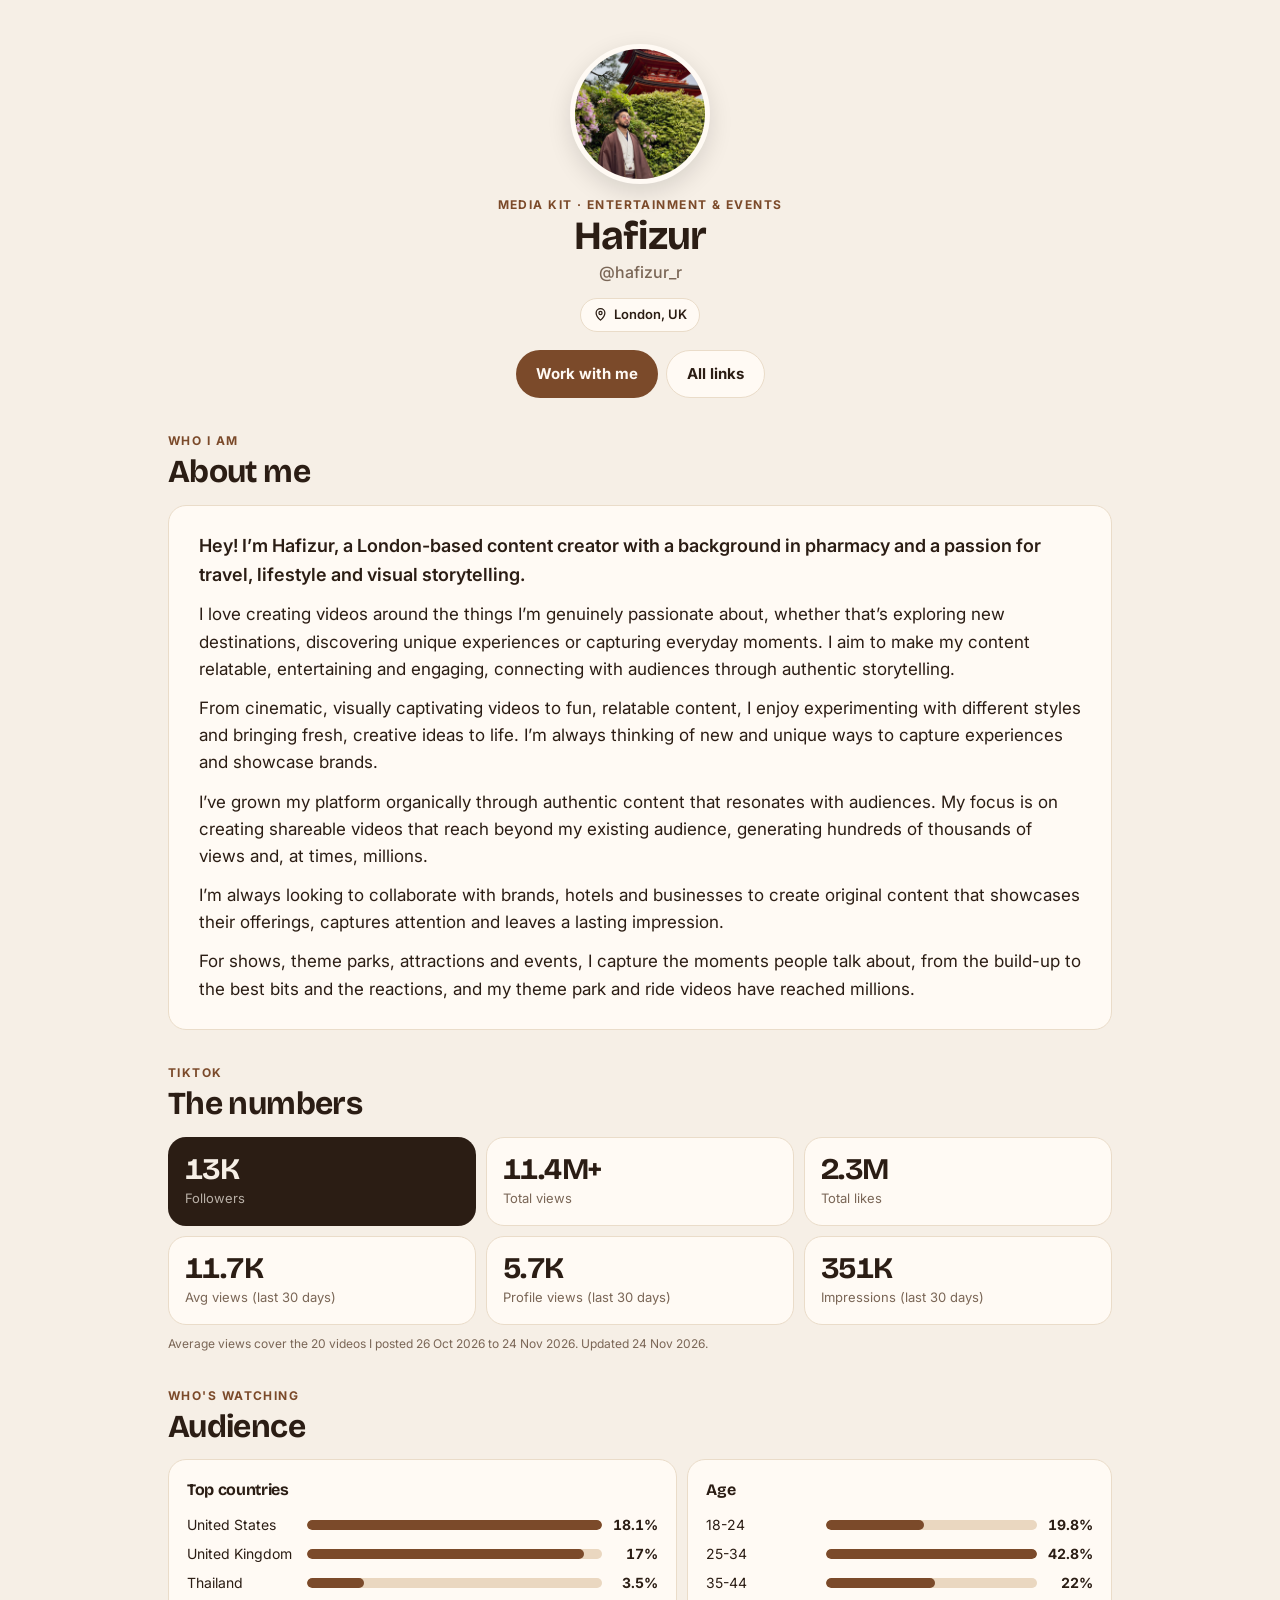
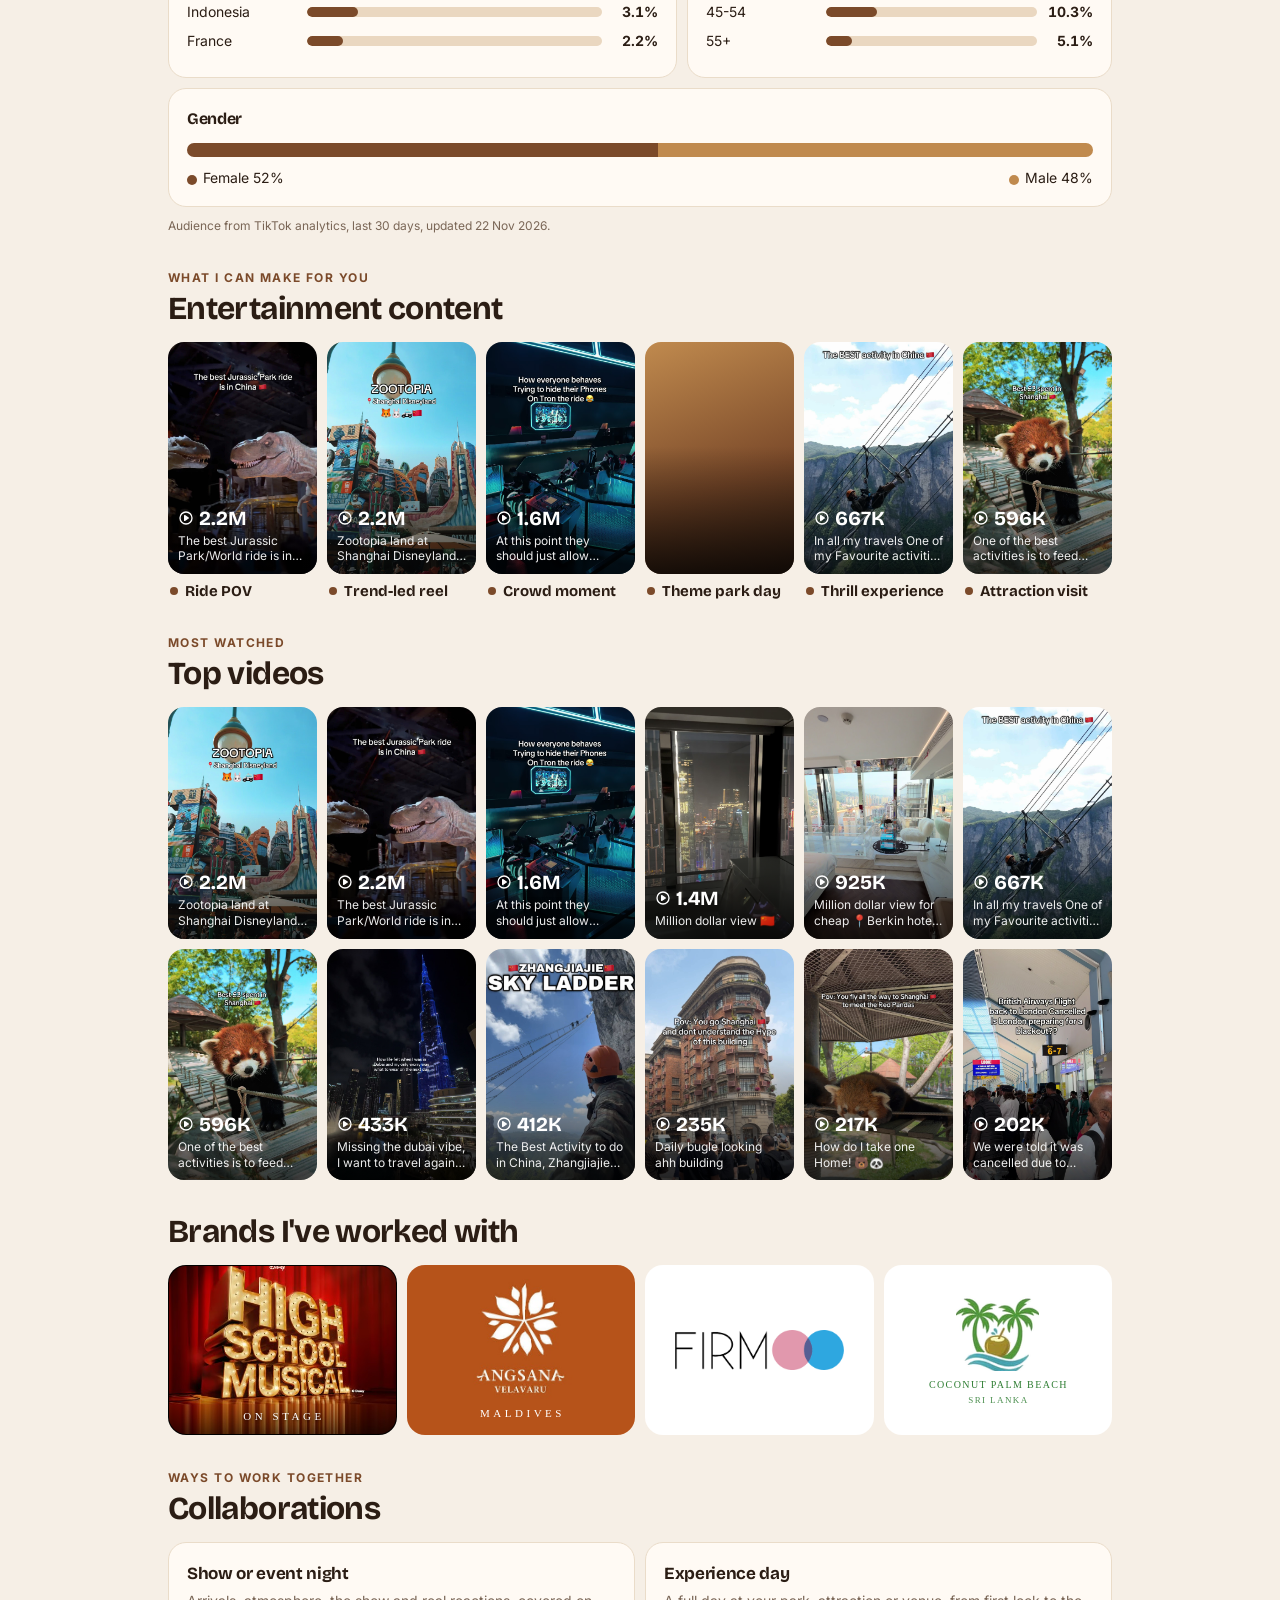
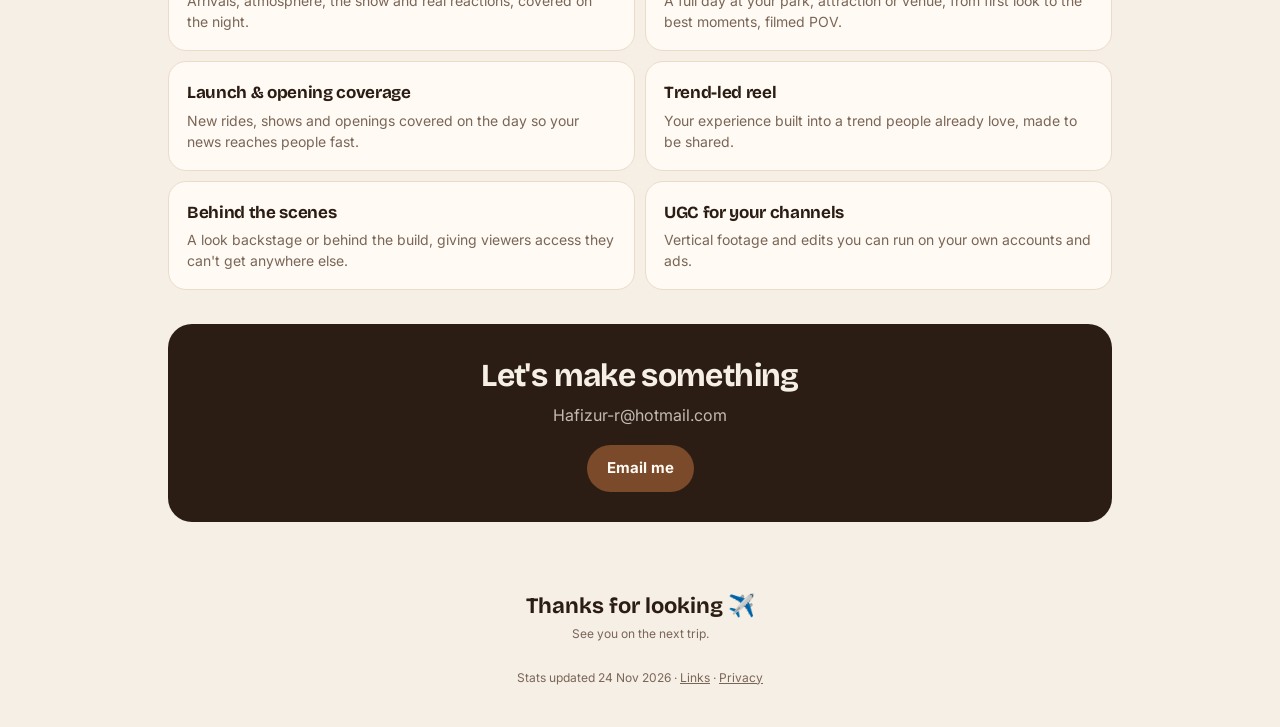
==== media-kit/events/index.html @ 34caf34e "Add tailored media kits for travel, fashion and events Co-Authored-By: Claude Opus 5.5 <noreply@anth" ====
<!doctype html>
<html lang="en">
<head>
<base href="/">
<meta charset="utf-8">
<meta name="viewport" content="width=device-width, initial-scale=1, viewport-fit=cover">
<link rel="preconnect" href="https://fonts.googleapis.com">
<link rel="preconnect" href="https://fonts.gstatic.com" crossorigin>
<link href="https://fonts.googleapis.com/css2?family=Bricolage+Grotesque:opsz,wght@12..96,600;12..96,700&family=Inter:wght@400;500;600;700&display=swap" rel="stylesheet">
<link rel="stylesheet" href="style.css?v=29">
<link rel="icon" href="assets/avatar.svg">
<title>Entertainment & events media kit · Hafizur (@hafizur_r)</title>
<meta name="description" content="Media kit for travel and lifestyle creator @hafizur_r: live TikTok stats, audience and top videos.">
<meta property="og:title" content="Entertainment & events media kit · @hafizur_r">
<meta property="og:description" content="Live TikTok stats, audience and top videos.">
<meta property="og:image" content="assets/avatar.jpg">
</head>
<body data-page="kit" data-kit="events">
  <div class="sky"><svg class="plane" viewBox="0 0 24 24" fill="currentColor" aria-hidden="true"><path d="M17.8 19.2 16 11l3.5-3.5C21 6 21.5 4 21 3c-1-.5-3 0-4.5 1.5L13 8 4.8 6.2c-.5-.1-.9.1-1.1.5l-.3.5c-.2.5-.1 1 .3 1.3L9 12l-2 3H4l-1 1 3 2 2 3 1-1v-3l3-2 3.5 5.3c.3.4.8.5 1.3.3l.5-.2c.4-.3.6-.7.5-1.2z"/></svg></div>
  <main class="wrap">
    <header class="hero">
      <img id="avatar" class="avatar" src="assets/avatar.jpg" alt="Hafizur" onerror="this.onerror=null;this.src='assets/avatar.svg'">
      <div id="kit-label" class="eyebrow">Media kit · Entertainment & events</div>
      <h1 data-name>Hafizur</h1>
      <div id="handle" class="handle">@hafizur_r</div>
      <div class="pill-row"><span id="place"></span></div>
      <div class="pill-row no-print" style="margin-top:18px">
        <a class="btn" data-mail href="#">Work with me</a>
        <a class="btn ghost" href="index.html">All links</a>
      </div>
    </header>

    <section>
      <div class="eyebrow">Who I am</div>
      <h2>About me</h2>
      <div id="intro" class="about card"></div>
    </section>

    <section>
      <div class="eyebrow">TikTok</div>
      <h2>The numbers</h2>
      <div id="stats" class="stat-grid"></div>
      <p id="stats-note" class="note"></p>
    </section>

    <section>
      <div class="eyebrow">Who's watching</div>
      <h2>Audience</h2>
      <div id="audience" class="aud-grid"></div>
      <p id="aud-note" class="note"></p>
    </section>

    <section id="styles-sec">
      <div class="eyebrow">What I can make for you</div>
      <h2 id="styles-title">Video styles</h2>
      <div id="styles" class="vid-scroller"></div>
    </section>

    <section>
      <div class="eyebrow">Most watched</div>
      <h2>Top videos</h2>
      <div id="videos" class="vid-scroller"></div>
    </section>

    <section id="brands-sec">
      <h2 id="brands-title">Brands I've worked with</h2>
      <div id="brands" class="brand-grid"></div>
    </section>

    <section>
      <div class="eyebrow">Ways to work together</div>
      <h2>Collaborations</h2>
      <div id="services" class="svc-grid"></div>
    </section>

    <section class="cta">
      <h2>Let's make something</h2>
      <p id="email-text" style="user-select:all"></p>
      <a class="btn" data-mail href="#">Email me</a>
    </section>

    <footer class="thanks kit-thanks">
      <p class="thanks-big">Thanks for looking ✈️</p>
      <p>See you on the next trip.</p>
    </footer>

    <footer><span id="updated"></span> · <a href="index.html">Links</a> · <a href="privacy.html">Privacy</a></footer>
  </main>
  <script src="app.js?v=29"></script>
</body>
</html>
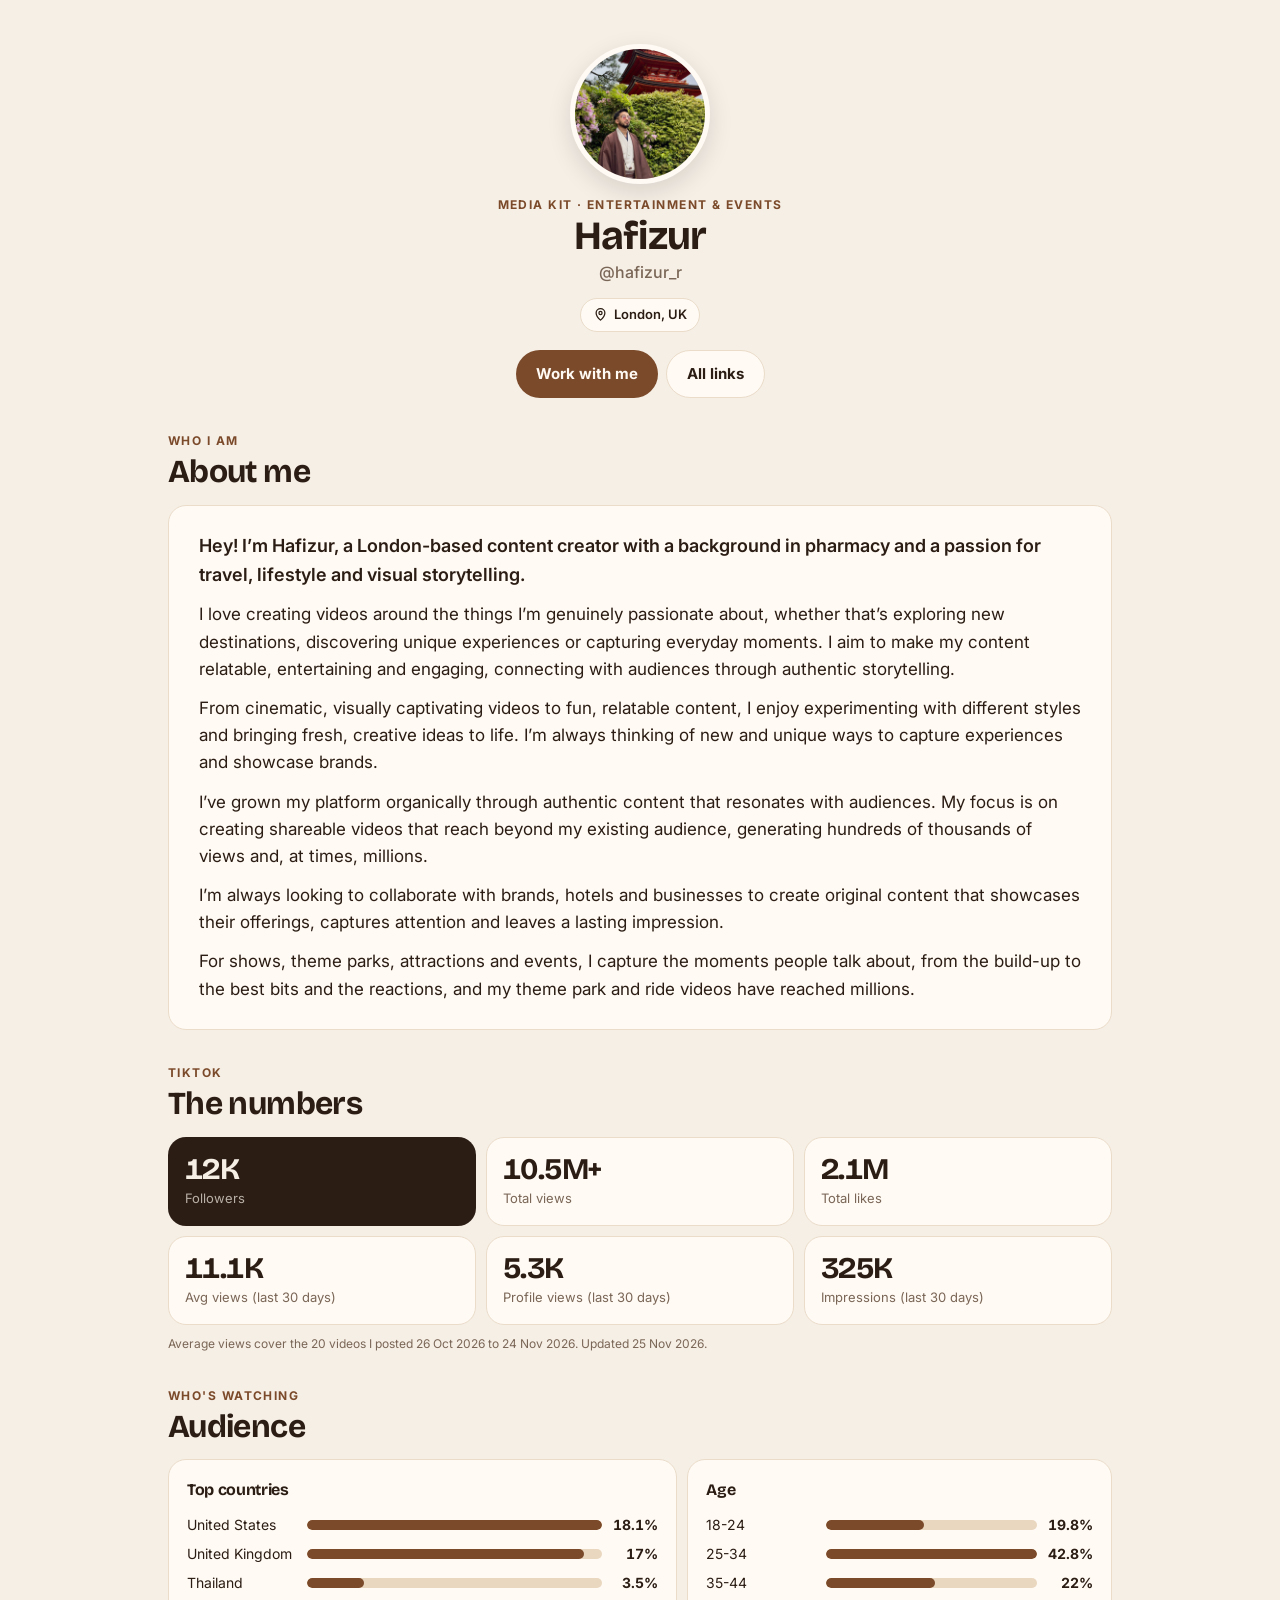
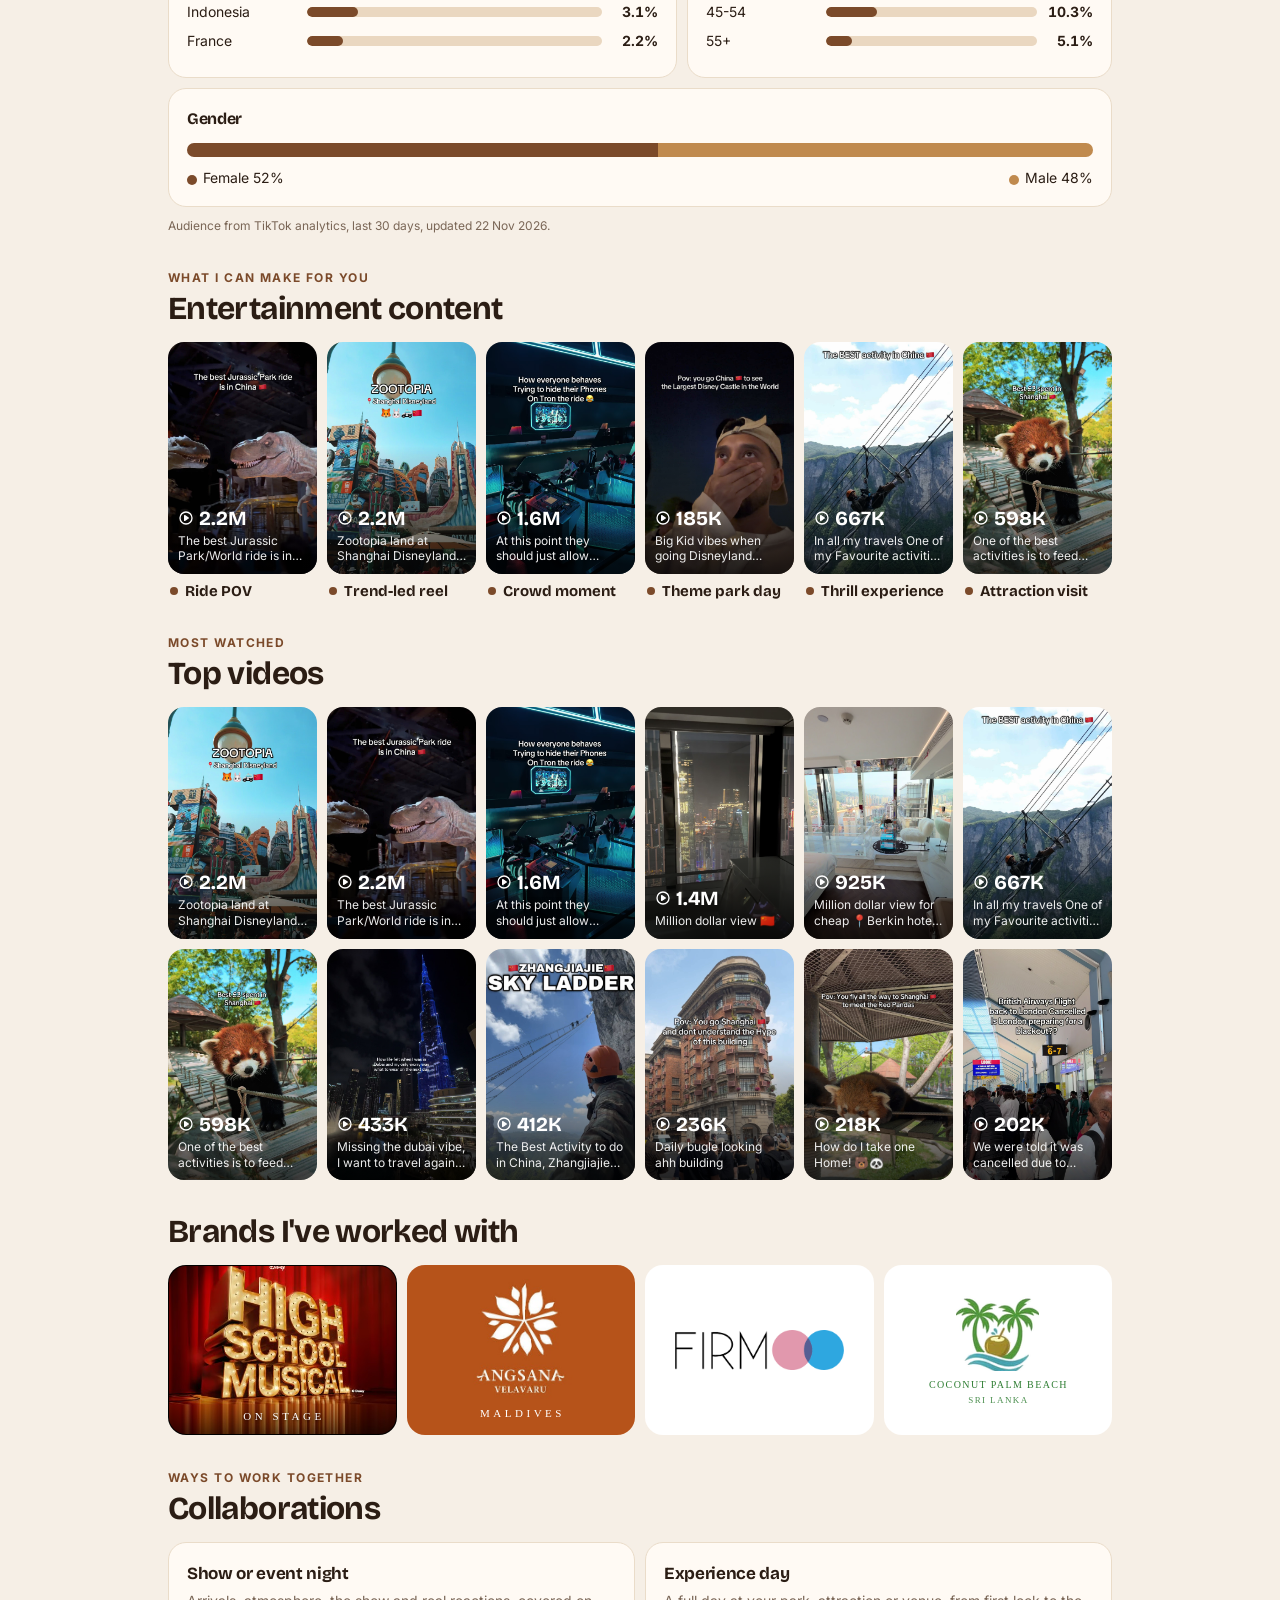
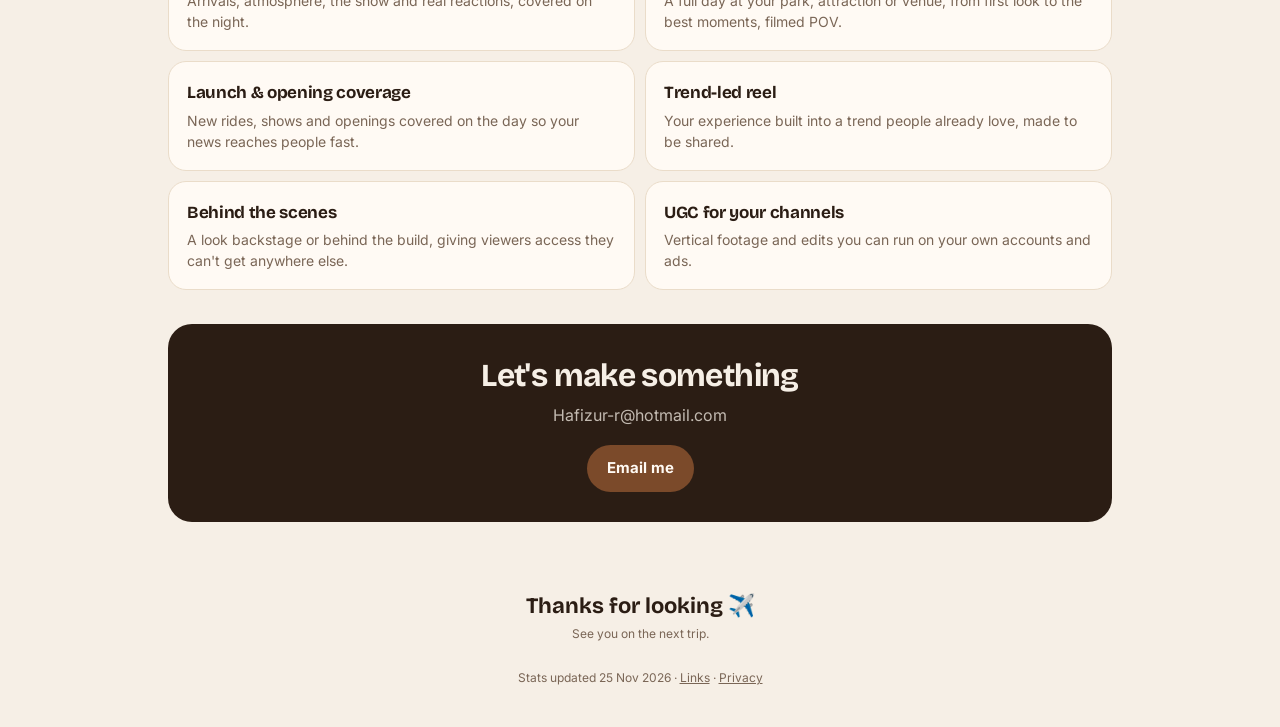
==== commit 55058c7b: "Support faded background photos on media kits (off until photos are added) Co-Authored-By: Claude Op" ====
--- a/media-kit/events/index.html
+++ b/media-kit/events/index.html
@@ -7,7 +7,7 @@
 <link rel="preconnect" href="https://fonts.googleapis.com">
 <link rel="preconnect" href="https://fonts.gstatic.com" crossorigin>
 <link href="https://fonts.googleapis.com/css2?family=Bricolage+Grotesque:opsz,wght@12..96,600;12..96,700&family=Inter:wght@400;500;600;700&display=swap" rel="stylesheet">
-<link rel="stylesheet" href="style.css?v=29">
+<link rel="stylesheet" href="style.css?v=30">
 <link rel="icon" href="assets/avatar.svg">
 <title>Entertainment & events media kit · Hafizur (@hafizur_r)</title>
 <meta name="description" content="Media kit for travel and lifestyle creator @hafizur_r: live TikTok stats, audience and top videos.">
@@ -86,6 +86,6 @@
 
     <footer><span id="updated"></span> · <a href="index.html">Links</a> · <a href="privacy.html">Privacy</a></footer>
   </main>
-  <script src="app.js?v=29"></script>
+  <script src="app.js?v=30"></script>
 </body>
 </html>
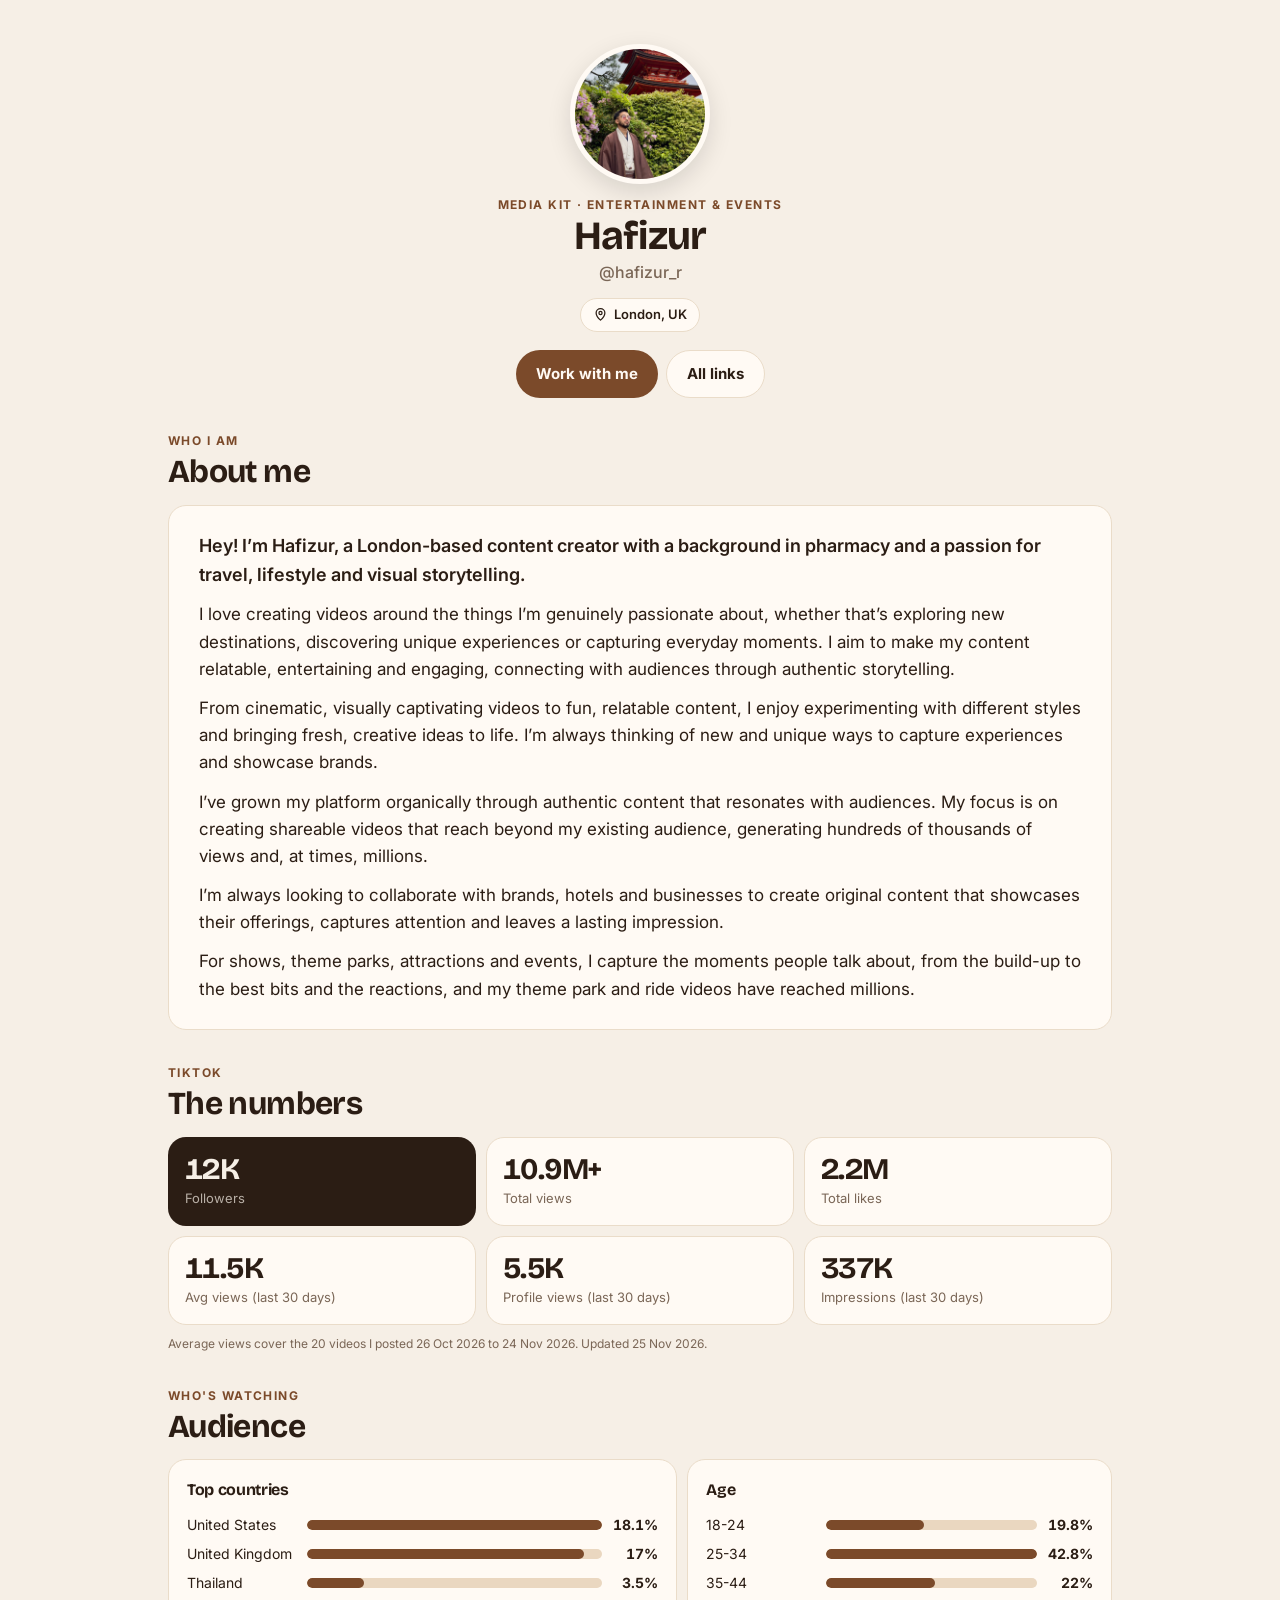
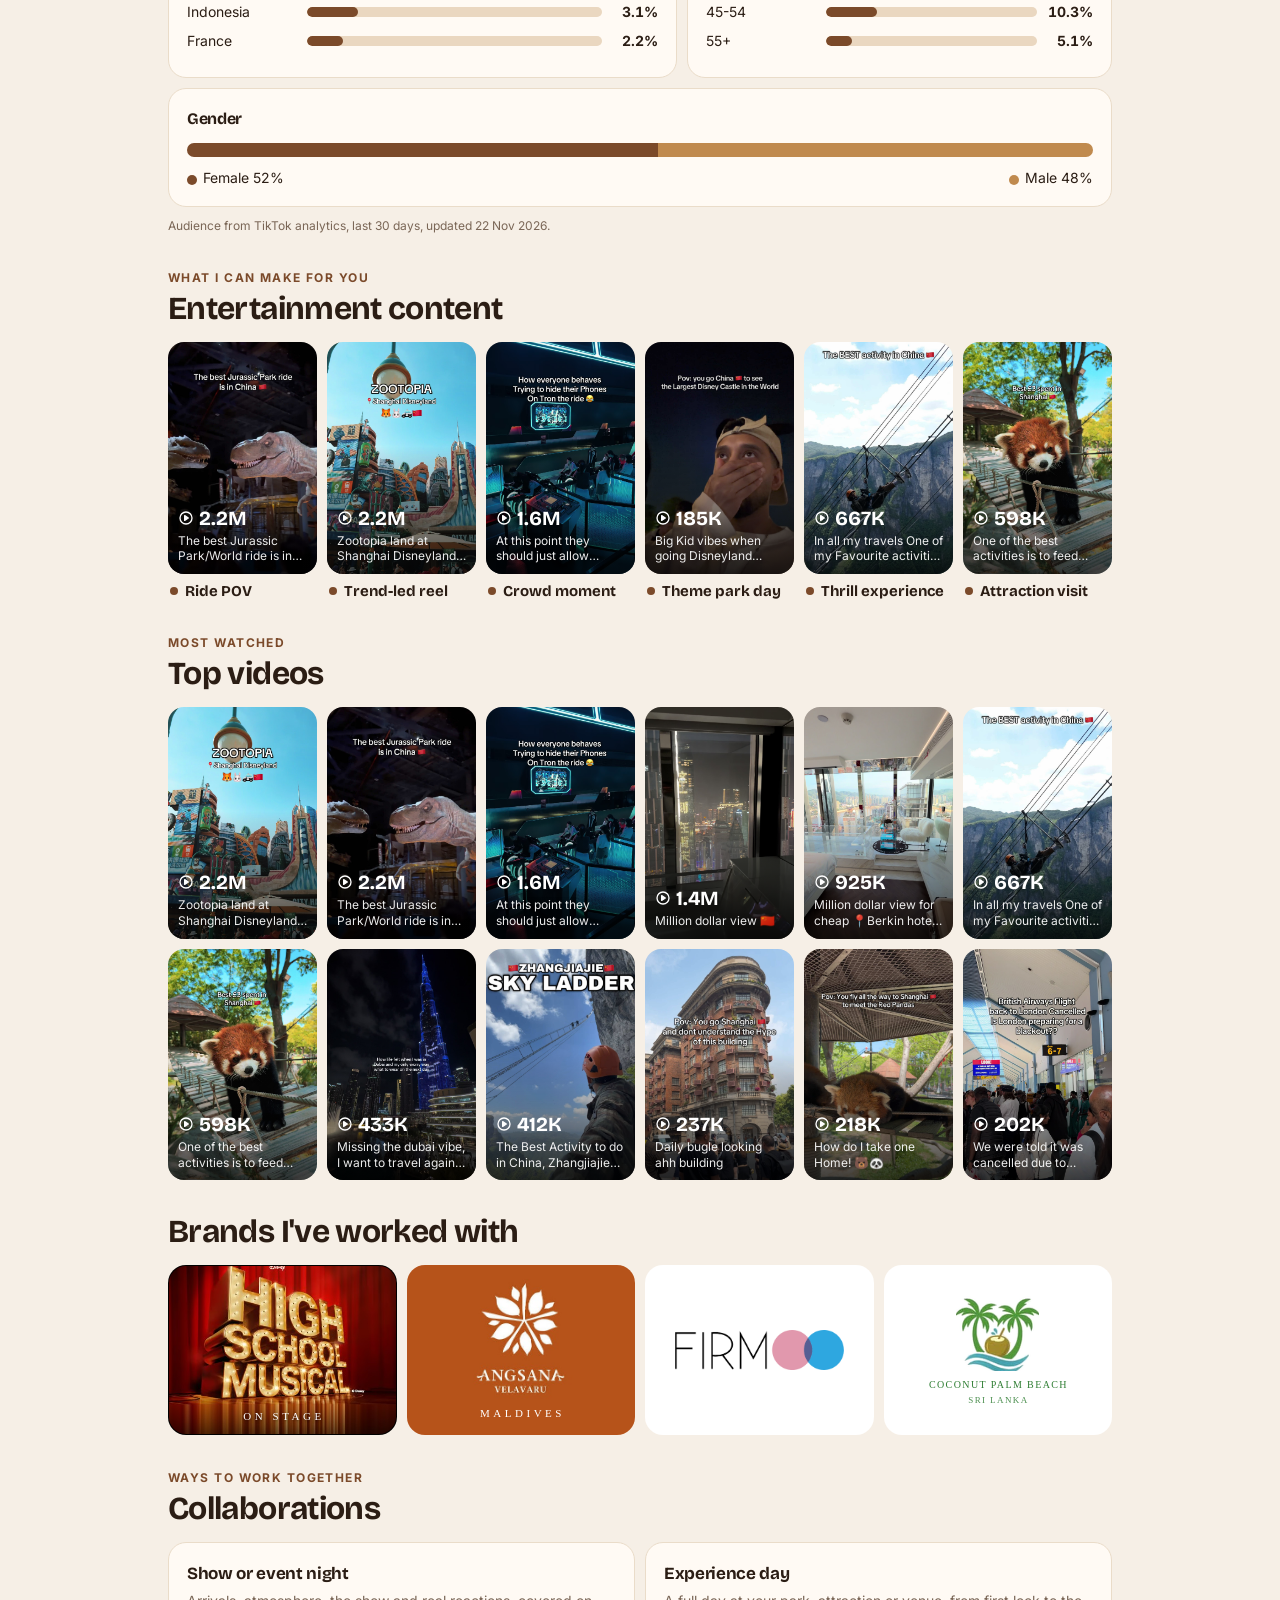
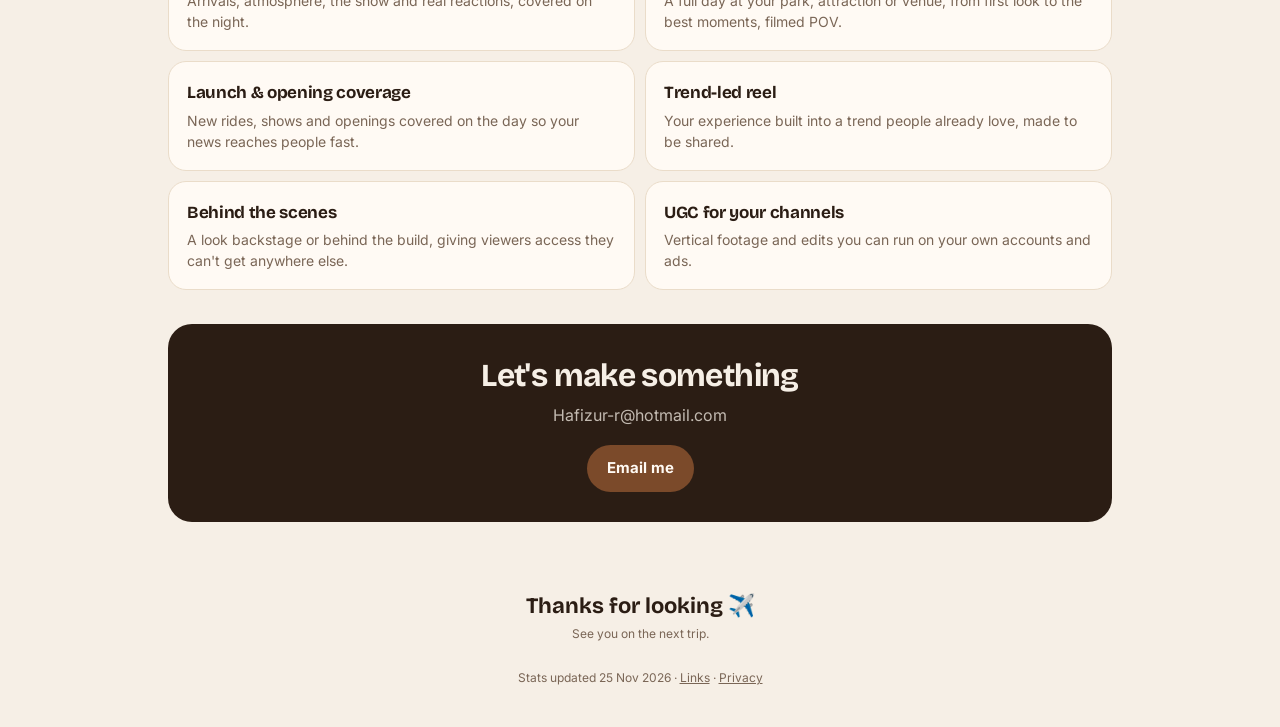
==== commit a7465f15: "Fashion kit: faded background photos Co-Authored-By: Claude Opus 5.5 <noreply@anthropic.com> Claude-" ====
--- a/media-kit/events/index.html
+++ b/media-kit/events/index.html
@@ -7,7 +7,7 @@
 <link rel="preconnect" href="https://fonts.googleapis.com">
 <link rel="preconnect" href="https://fonts.gstatic.com" crossorigin>
 <link href="https://fonts.googleapis.com/css2?family=Bricolage+Grotesque:opsz,wght@12..96,600;12..96,700&family=Inter:wght@400;500;600;700&display=swap" rel="stylesheet">
-<link rel="stylesheet" href="style.css?v=30">
+<link rel="stylesheet" href="style.css?v=31">
 <link rel="icon" href="assets/avatar.svg">
 <title>Entertainment & events media kit · Hafizur (@hafizur_r)</title>
 <meta name="description" content="Media kit for travel and lifestyle creator @hafizur_r: live TikTok stats, audience and top videos.">
@@ -86,6 +86,6 @@
 
     <footer><span id="updated"></span> · <a href="index.html">Links</a> · <a href="privacy.html">Privacy</a></footer>
   </main>
-  <script src="app.js?v=30"></script>
+  <script src="app.js?v=31"></script>
 </body>
 </html>
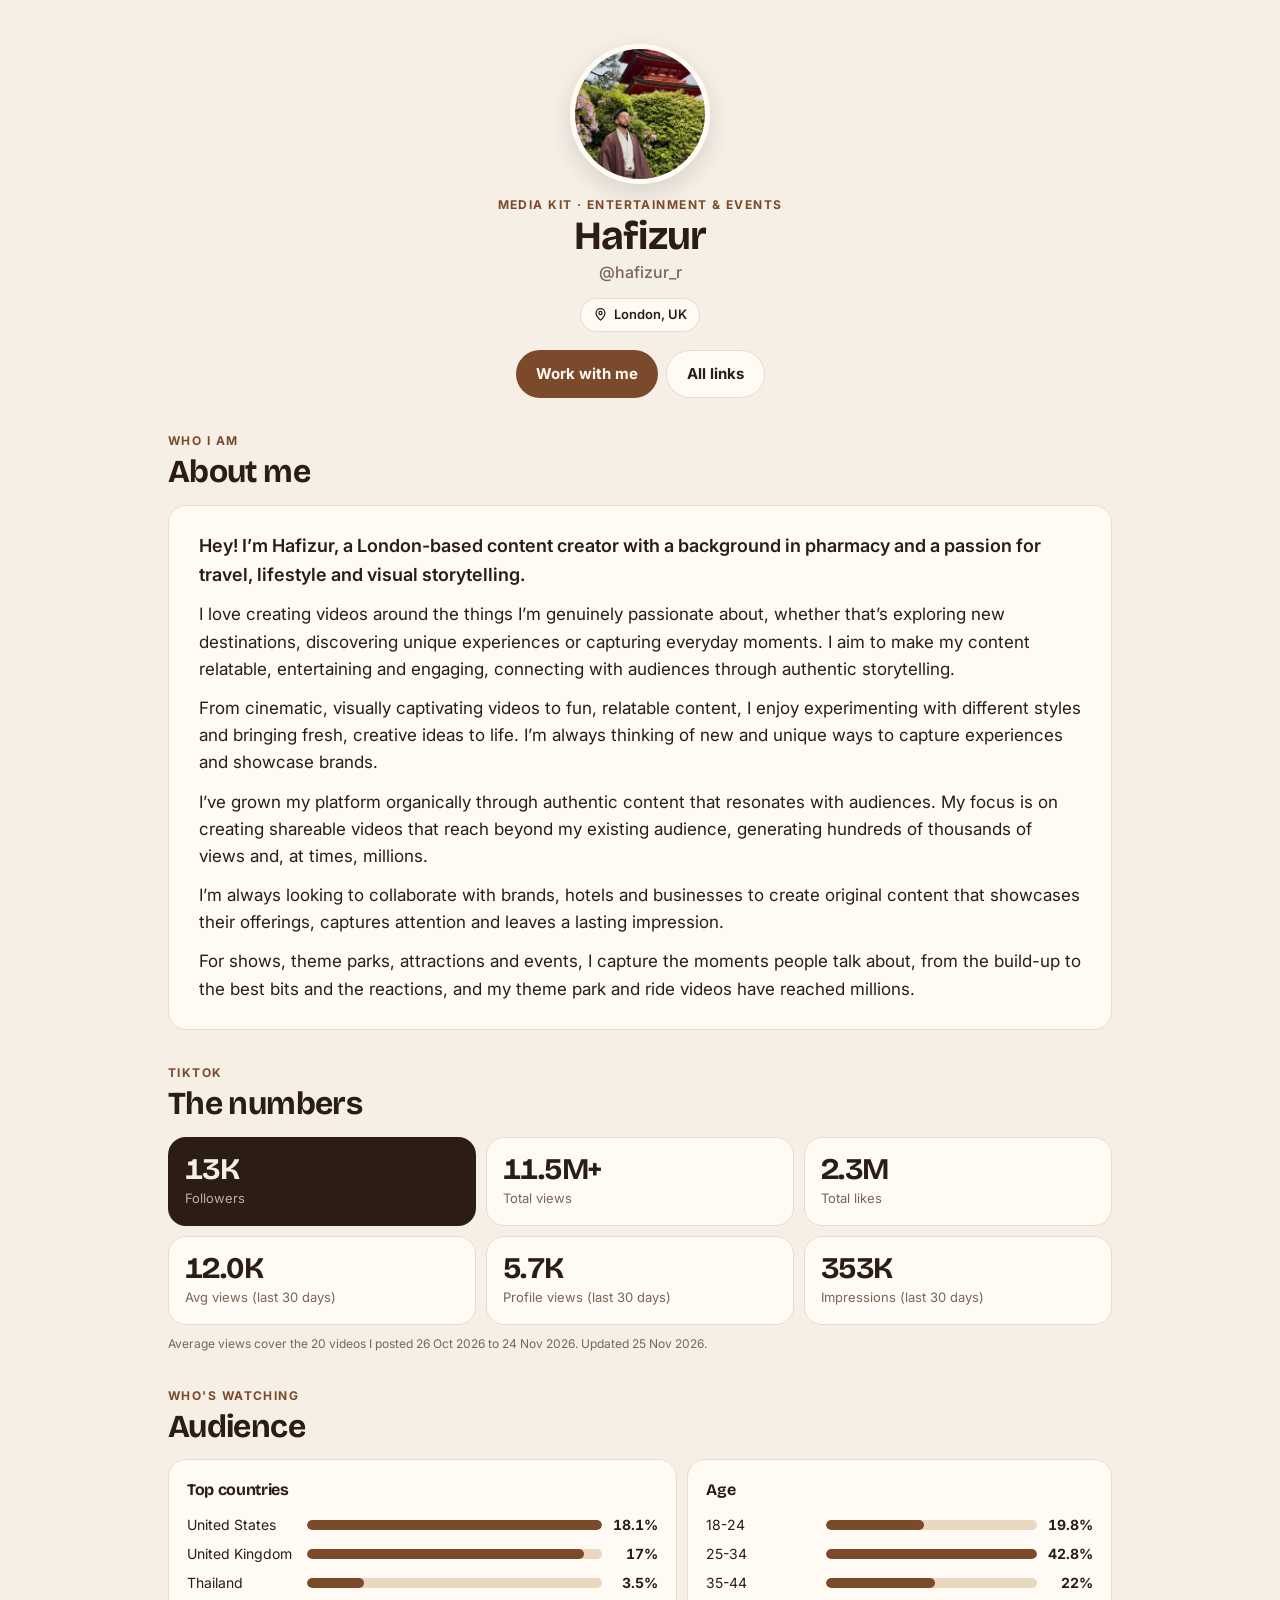
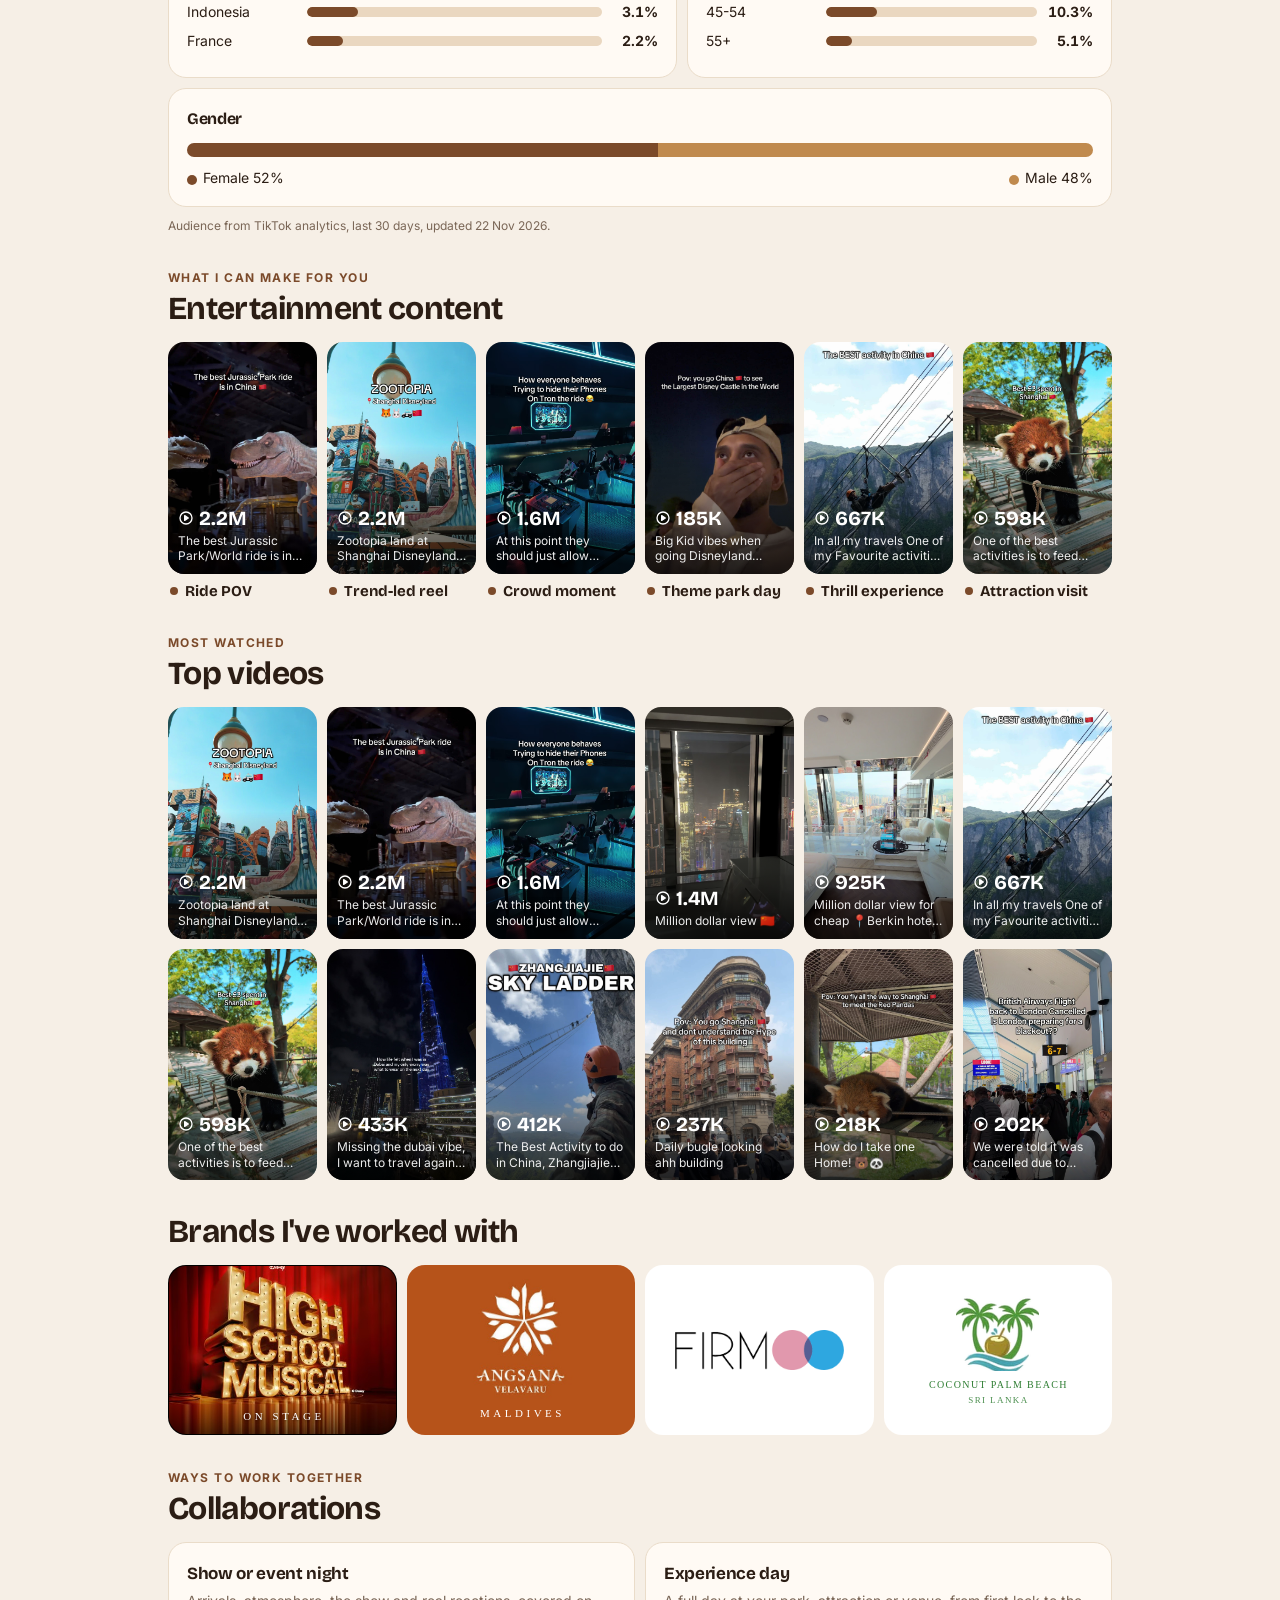
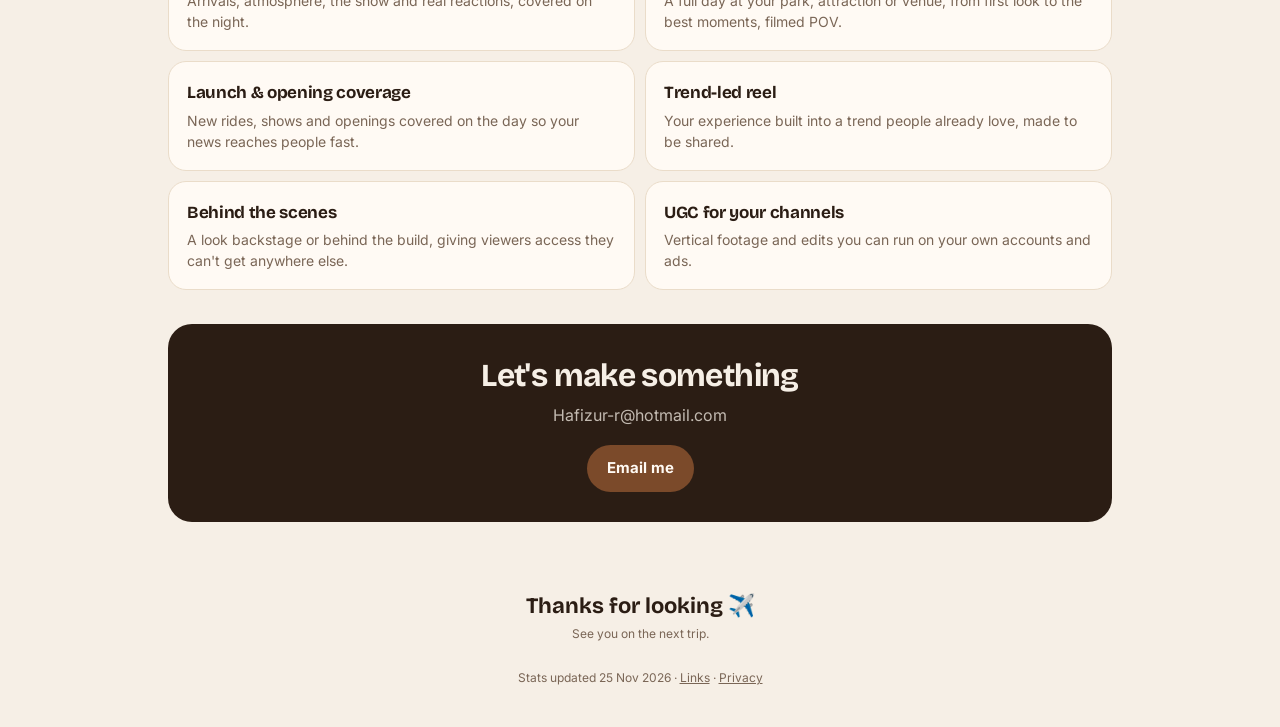
==== commit 70d97ccd: "Background photos: stronger, crossfade on scroll on phones Co-Authored-By: Claude Opus 5.5 <noreply@" ====
--- a/media-kit/events/index.html
+++ b/media-kit/events/index.html
@@ -7,7 +7,7 @@
 <link rel="preconnect" href="https://fonts.googleapis.com">
 <link rel="preconnect" href="https://fonts.gstatic.com" crossorigin>
 <link href="https://fonts.googleapis.com/css2?family=Bricolage+Grotesque:opsz,wght@12..96,600;12..96,700&family=Inter:wght@400;500;600;700&display=swap" rel="stylesheet">
-<link rel="stylesheet" href="style.css?v=31">
+<link rel="stylesheet" href="style.css?v=32">
 <link rel="icon" href="assets/avatar.svg">
 <title>Entertainment & events media kit · Hafizur (@hafizur_r)</title>
 <meta name="description" content="Media kit for travel and lifestyle creator @hafizur_r: live TikTok stats, audience and top videos.">
@@ -86,6 +86,6 @@
 
     <footer><span id="updated"></span> · <a href="index.html">Links</a> · <a href="privacy.html">Privacy</a></footer>
   </main>
-  <script src="app.js?v=31"></script>
+  <script src="app.js?v=32"></script>
 </body>
 </html>
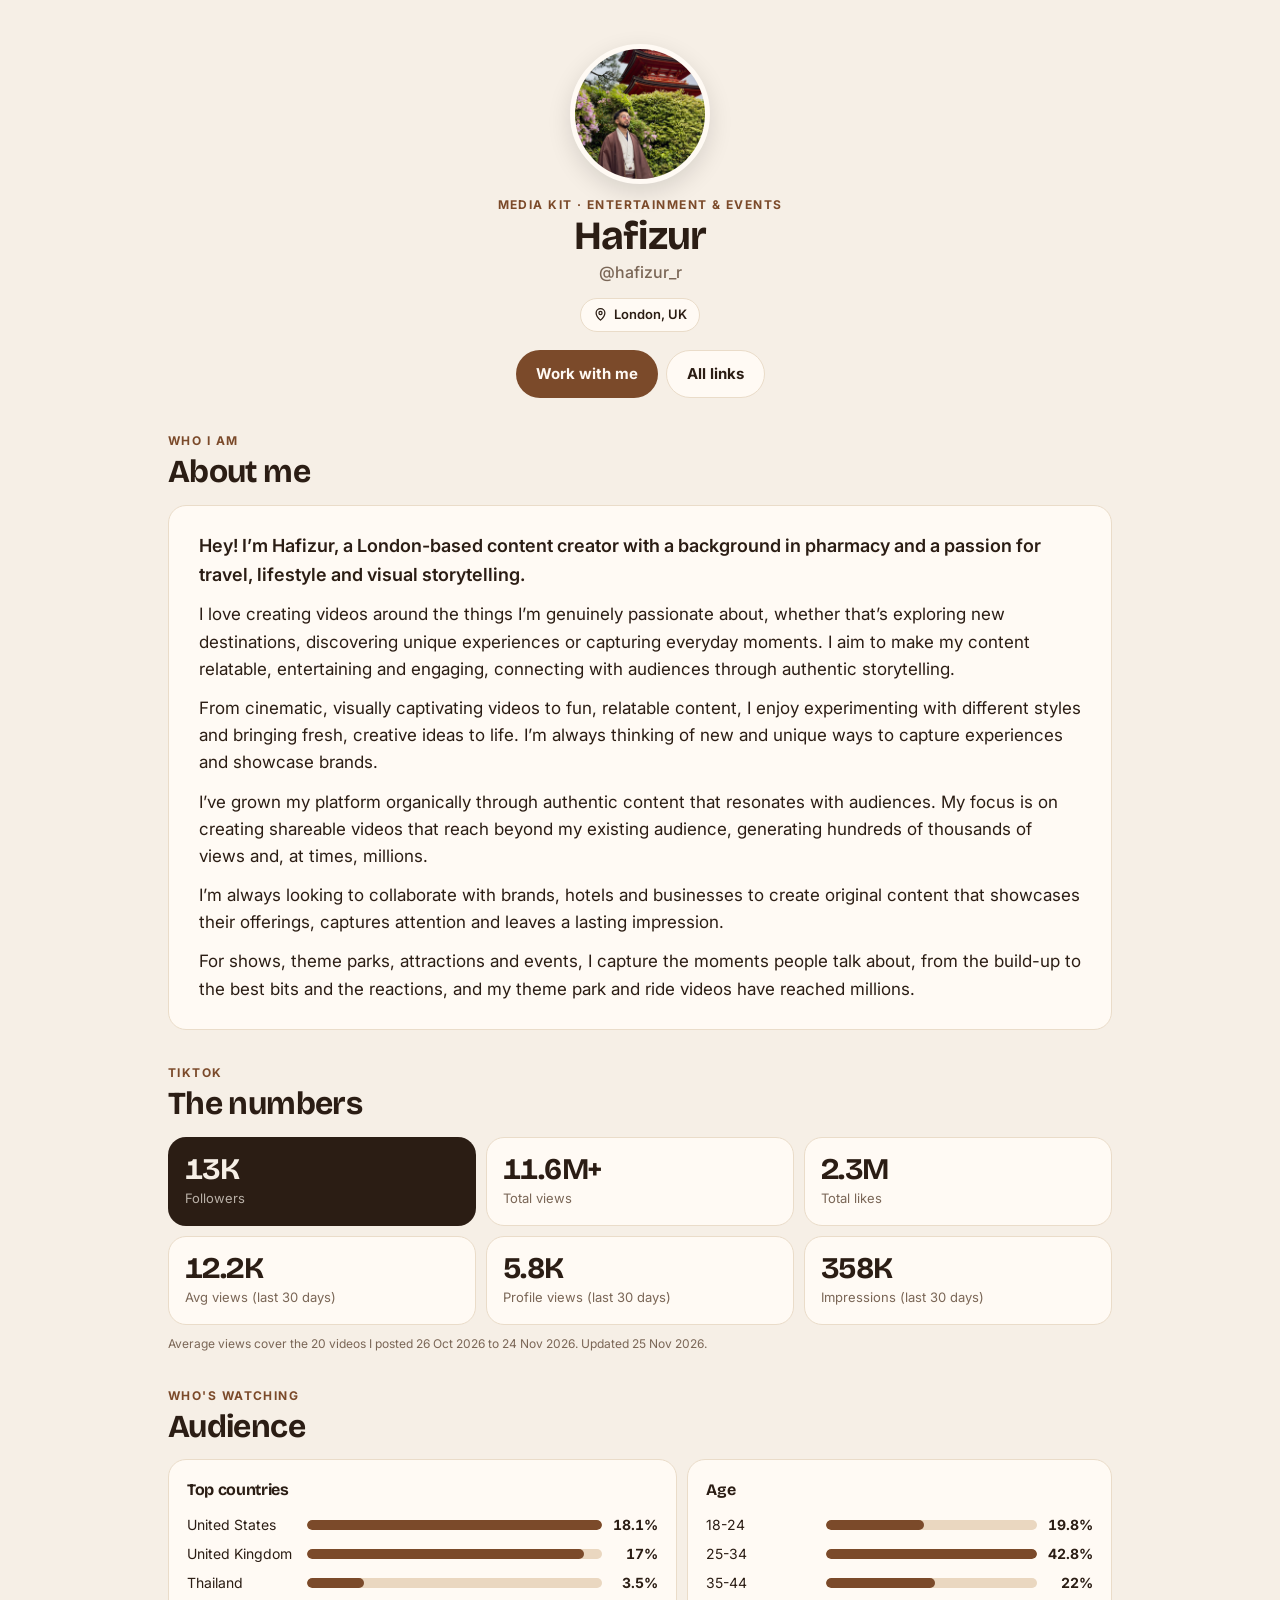
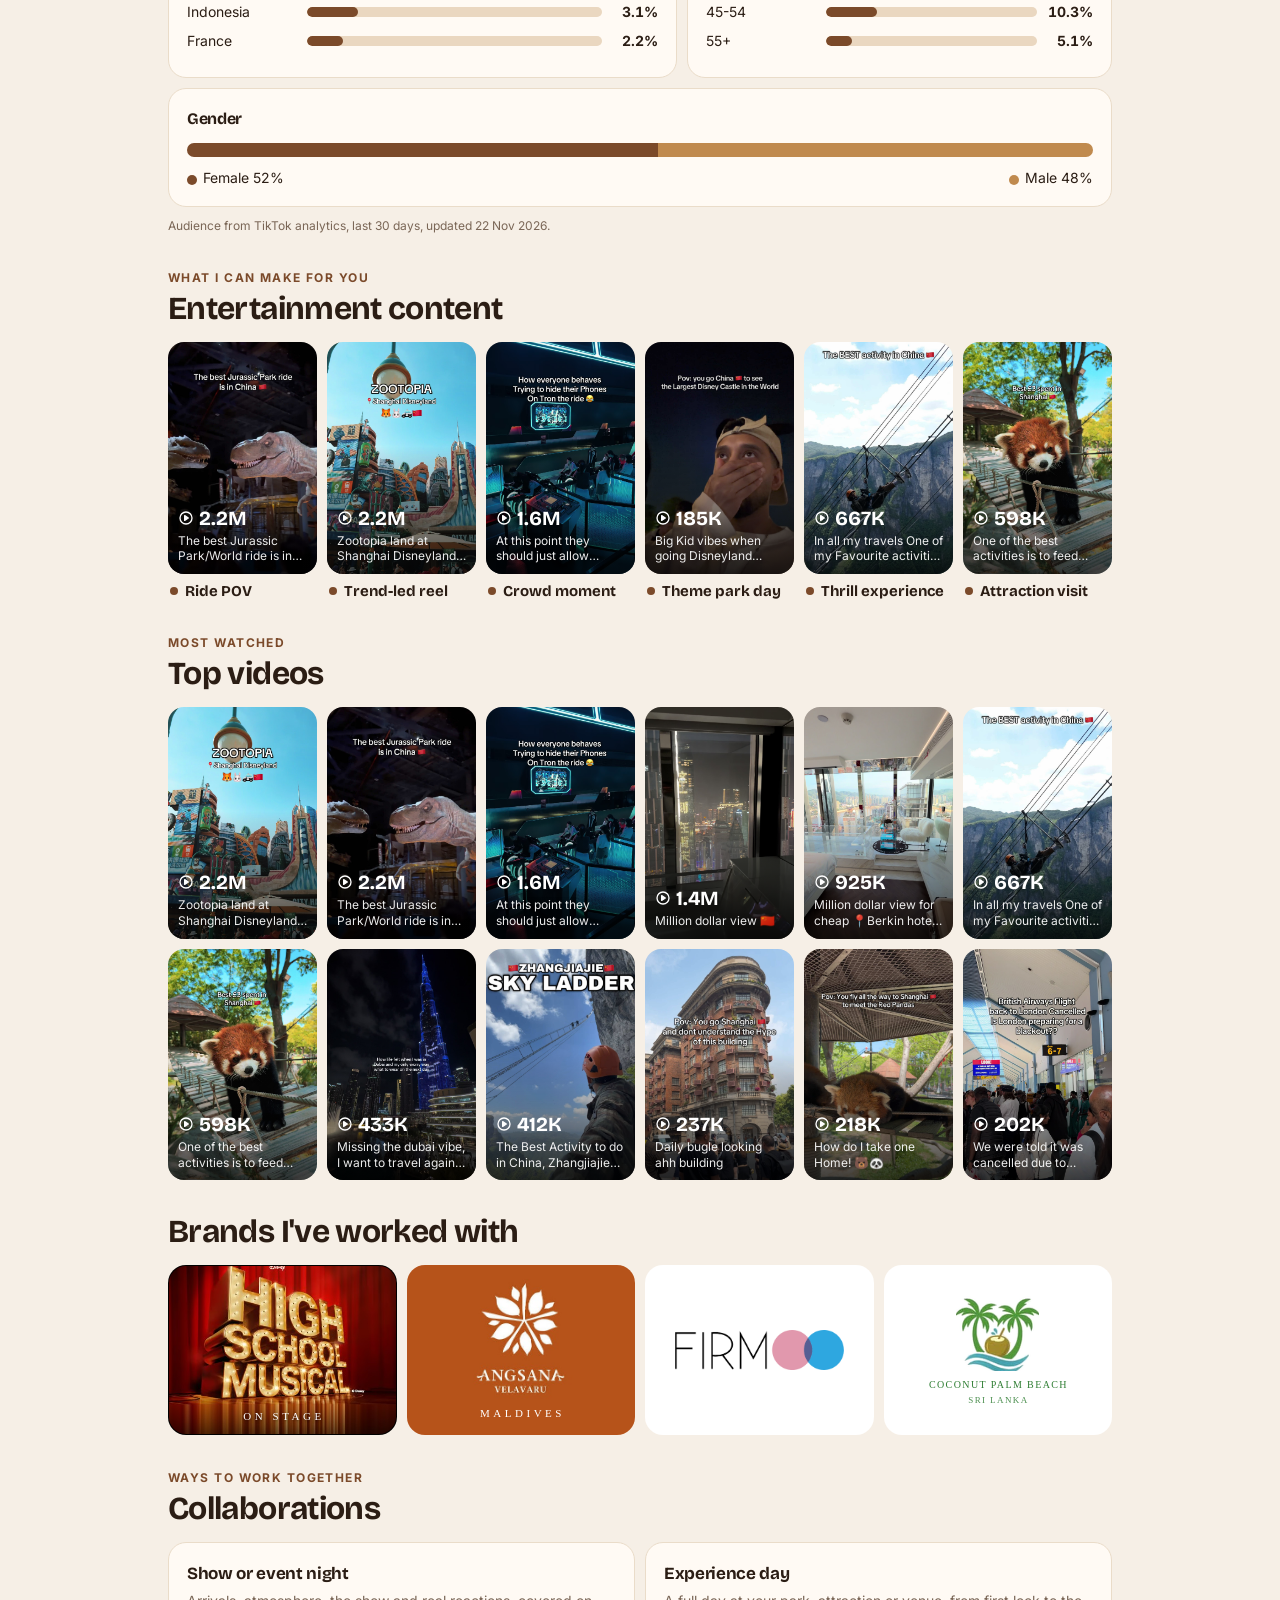
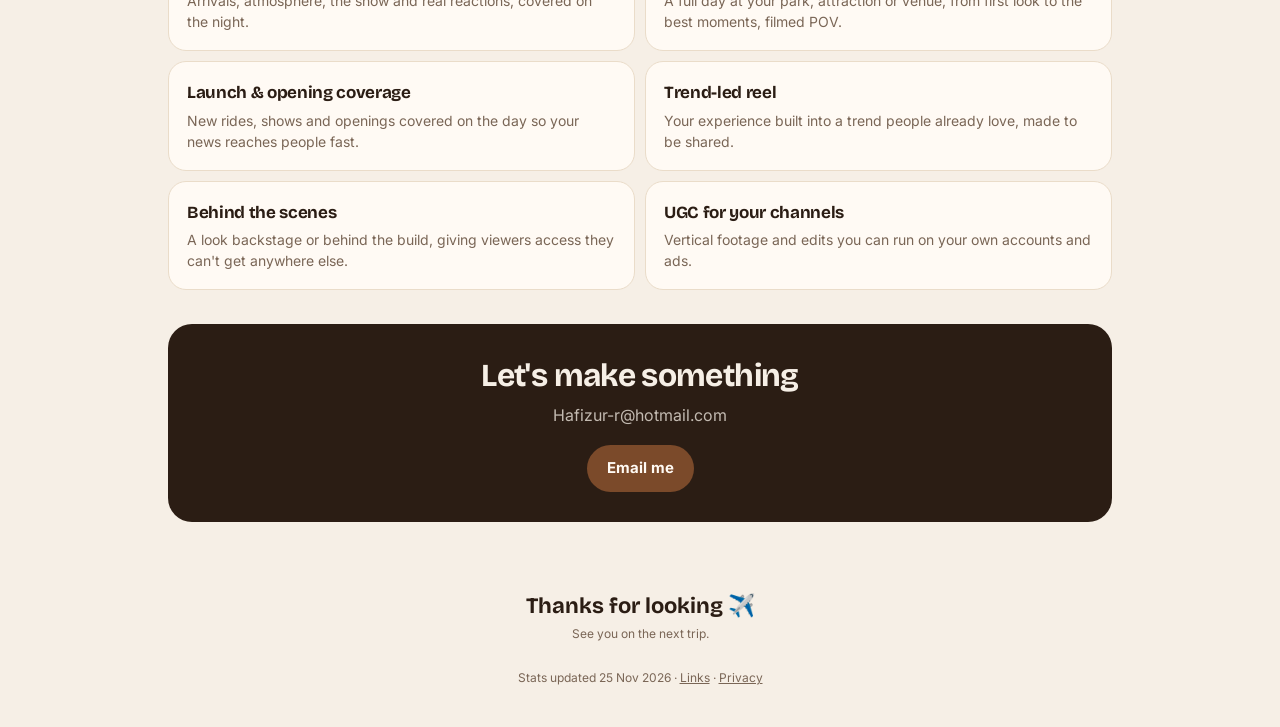
==== commit da3b7007: "Background photos: stronger again Co-Authored-By: Claude Opus 5.5 <noreply@anthropic.com> Claude-Ses" ====
--- a/media-kit/events/index.html
+++ b/media-kit/events/index.html
@@ -7,7 +7,7 @@
 <link rel="preconnect" href="https://fonts.googleapis.com">
 <link rel="preconnect" href="https://fonts.gstatic.com" crossorigin>
 <link href="https://fonts.googleapis.com/css2?family=Bricolage+Grotesque:opsz,wght@12..96,600;12..96,700&family=Inter:wght@400;500;600;700&display=swap" rel="stylesheet">
-<link rel="stylesheet" href="style.css?v=32">
+<link rel="stylesheet" href="style.css?v=33">
 <link rel="icon" href="assets/avatar.svg">
 <title>Entertainment & events media kit · Hafizur (@hafizur_r)</title>
 <meta name="description" content="Media kit for travel and lifestyle creator @hafizur_r: live TikTok stats, audience and top videos.">
@@ -86,6 +86,6 @@
 
     <footer><span id="updated"></span> · <a href="index.html">Links</a> · <a href="privacy.html">Privacy</a></footer>
   </main>
-  <script src="app.js?v=32"></script>
+  <script src="app.js?v=33"></script>
 </body>
 </html>
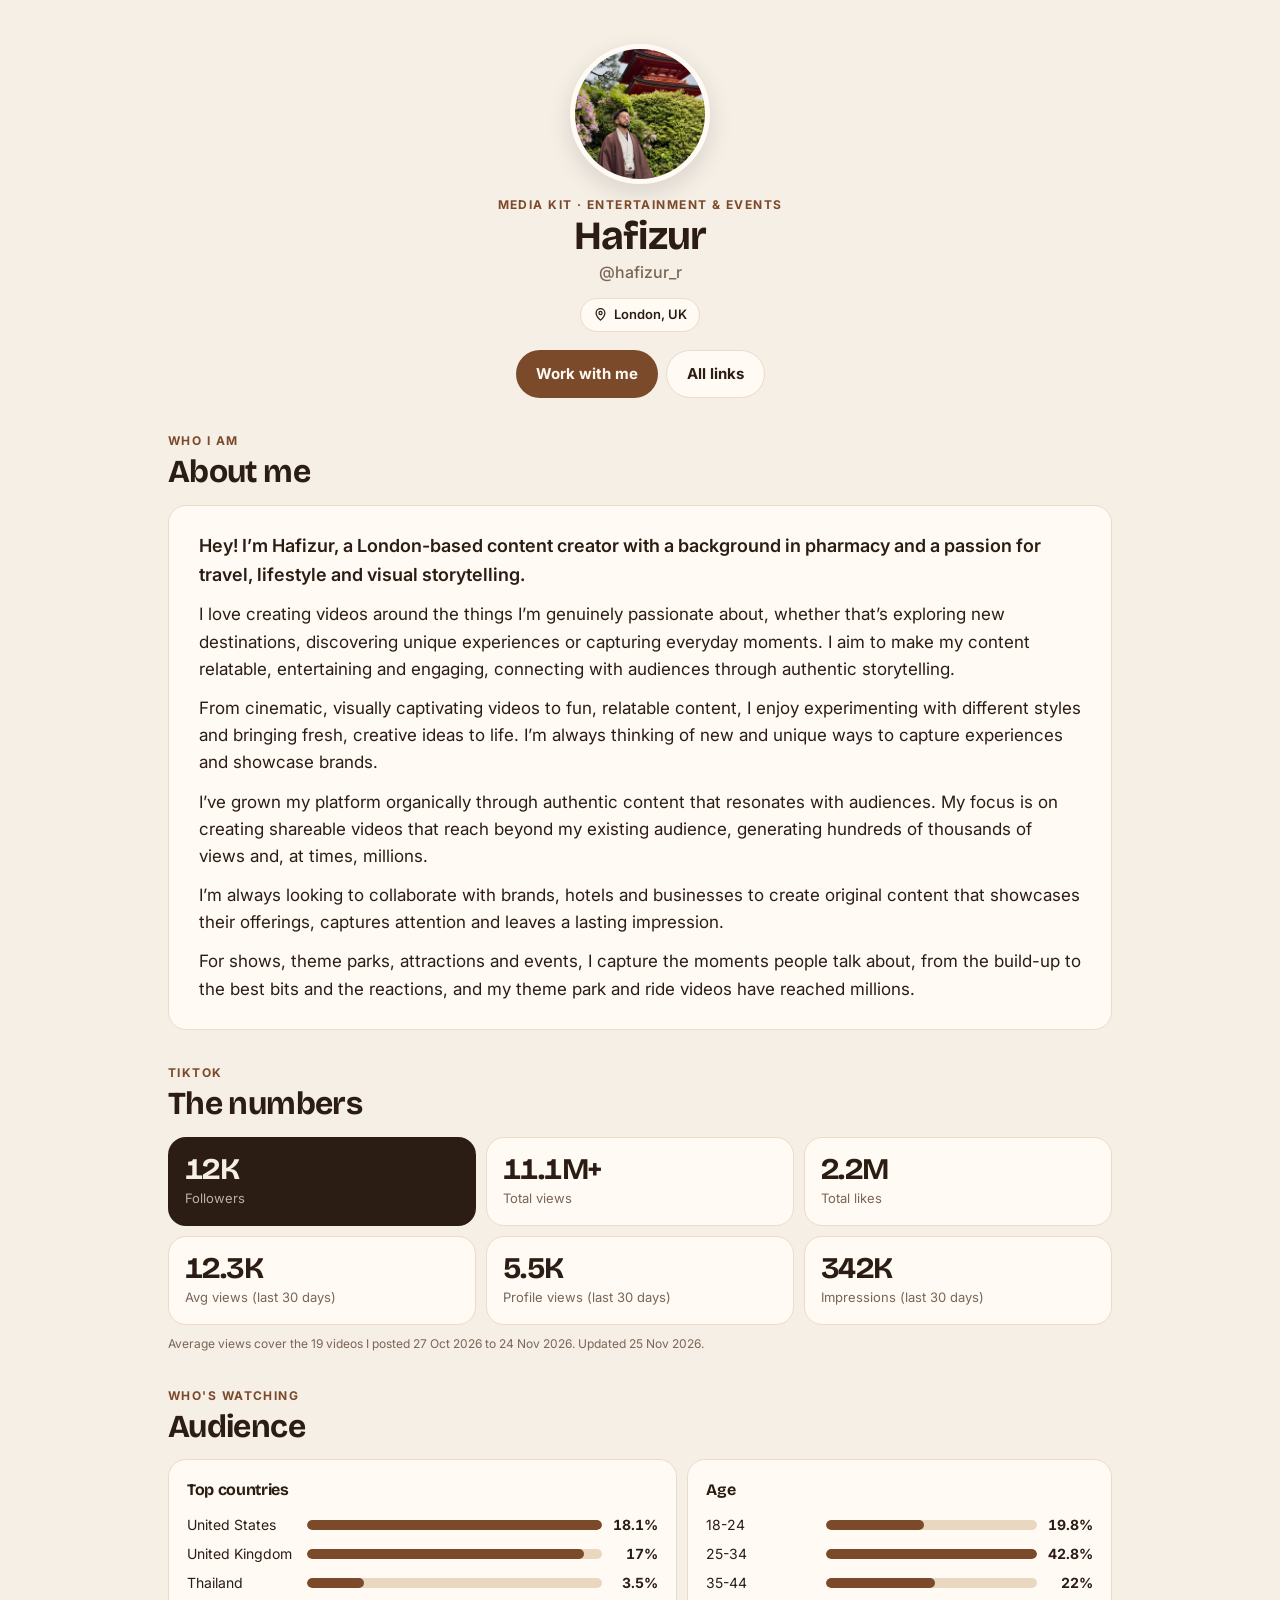
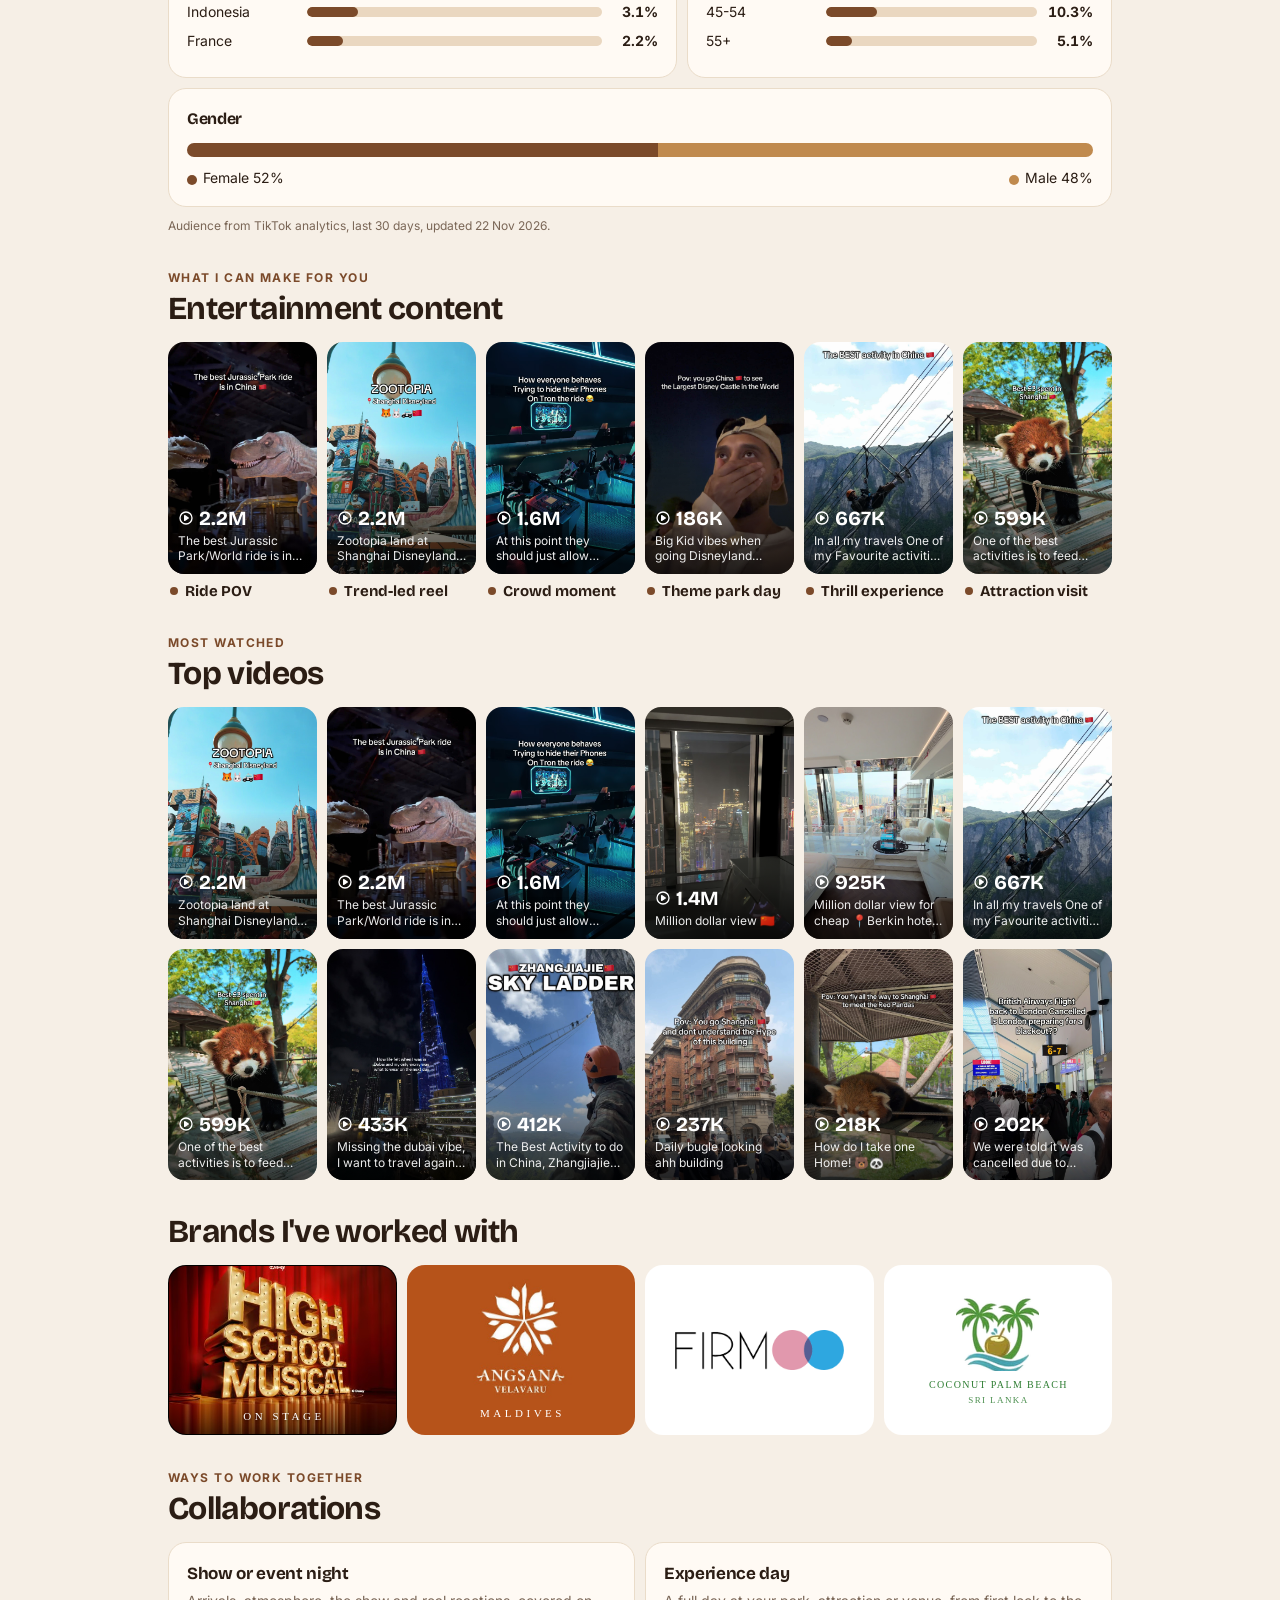
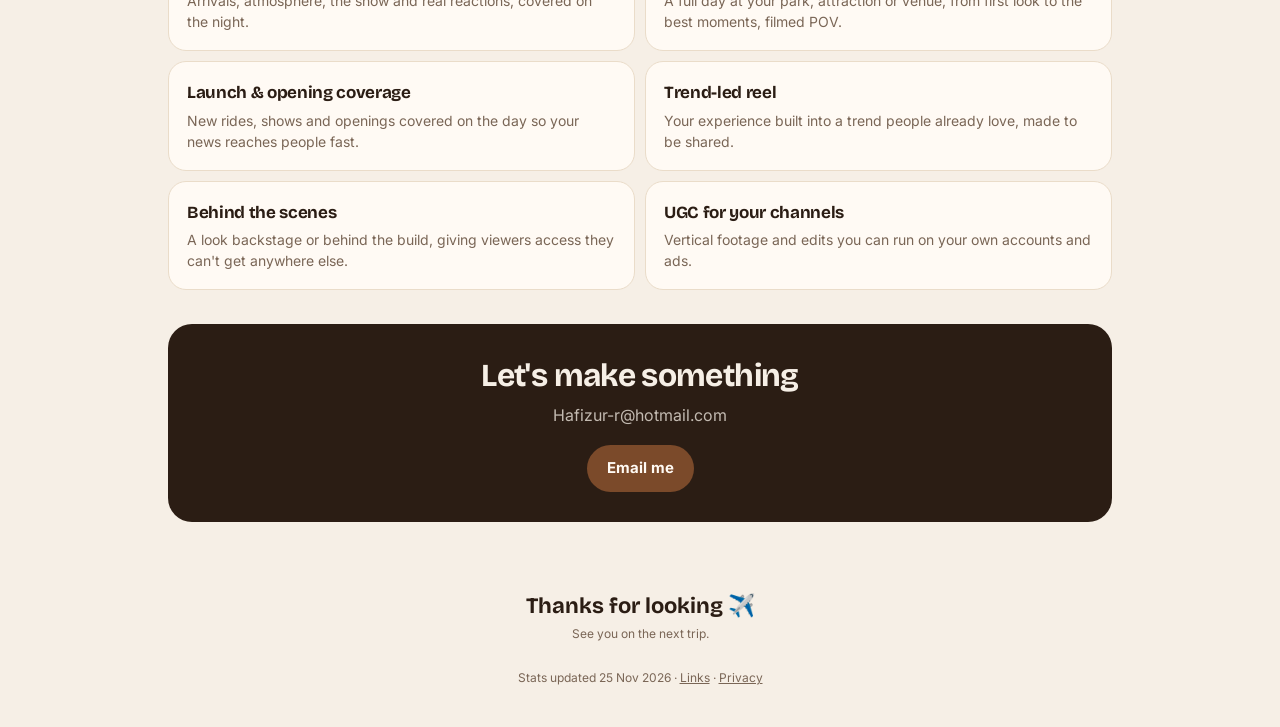
==== commit 08866e7e: "Background photos: blend side-by-side photos on desktop Co-Authored-By: Claude Opus 5.5 <noreply@ant" ====
--- a/media-kit/events/index.html
+++ b/media-kit/events/index.html
@@ -7,7 +7,7 @@
 <link rel="preconnect" href="https://fonts.googleapis.com">
 <link rel="preconnect" href="https://fonts.gstatic.com" crossorigin>
 <link href="https://fonts.googleapis.com/css2?family=Bricolage+Grotesque:opsz,wght@12..96,600;12..96,700&family=Inter:wght@400;500;600;700&display=swap" rel="stylesheet">
-<link rel="stylesheet" href="style.css?v=33">
+<link rel="stylesheet" href="style.css?v=34">
 <link rel="icon" href="assets/avatar.svg">
 <title>Entertainment & events media kit · Hafizur (@hafizur_r)</title>
 <meta name="description" content="Media kit for travel and lifestyle creator @hafizur_r: live TikTok stats, audience and top videos.">
@@ -86,6 +86,6 @@
 
     <footer><span id="updated"></span> · <a href="index.html">Links</a> · <a href="privacy.html">Privacy</a></footer>
   </main>
-  <script src="app.js?v=33"></script>
+  <script src="app.js?v=34"></script>
 </body>
 </html>
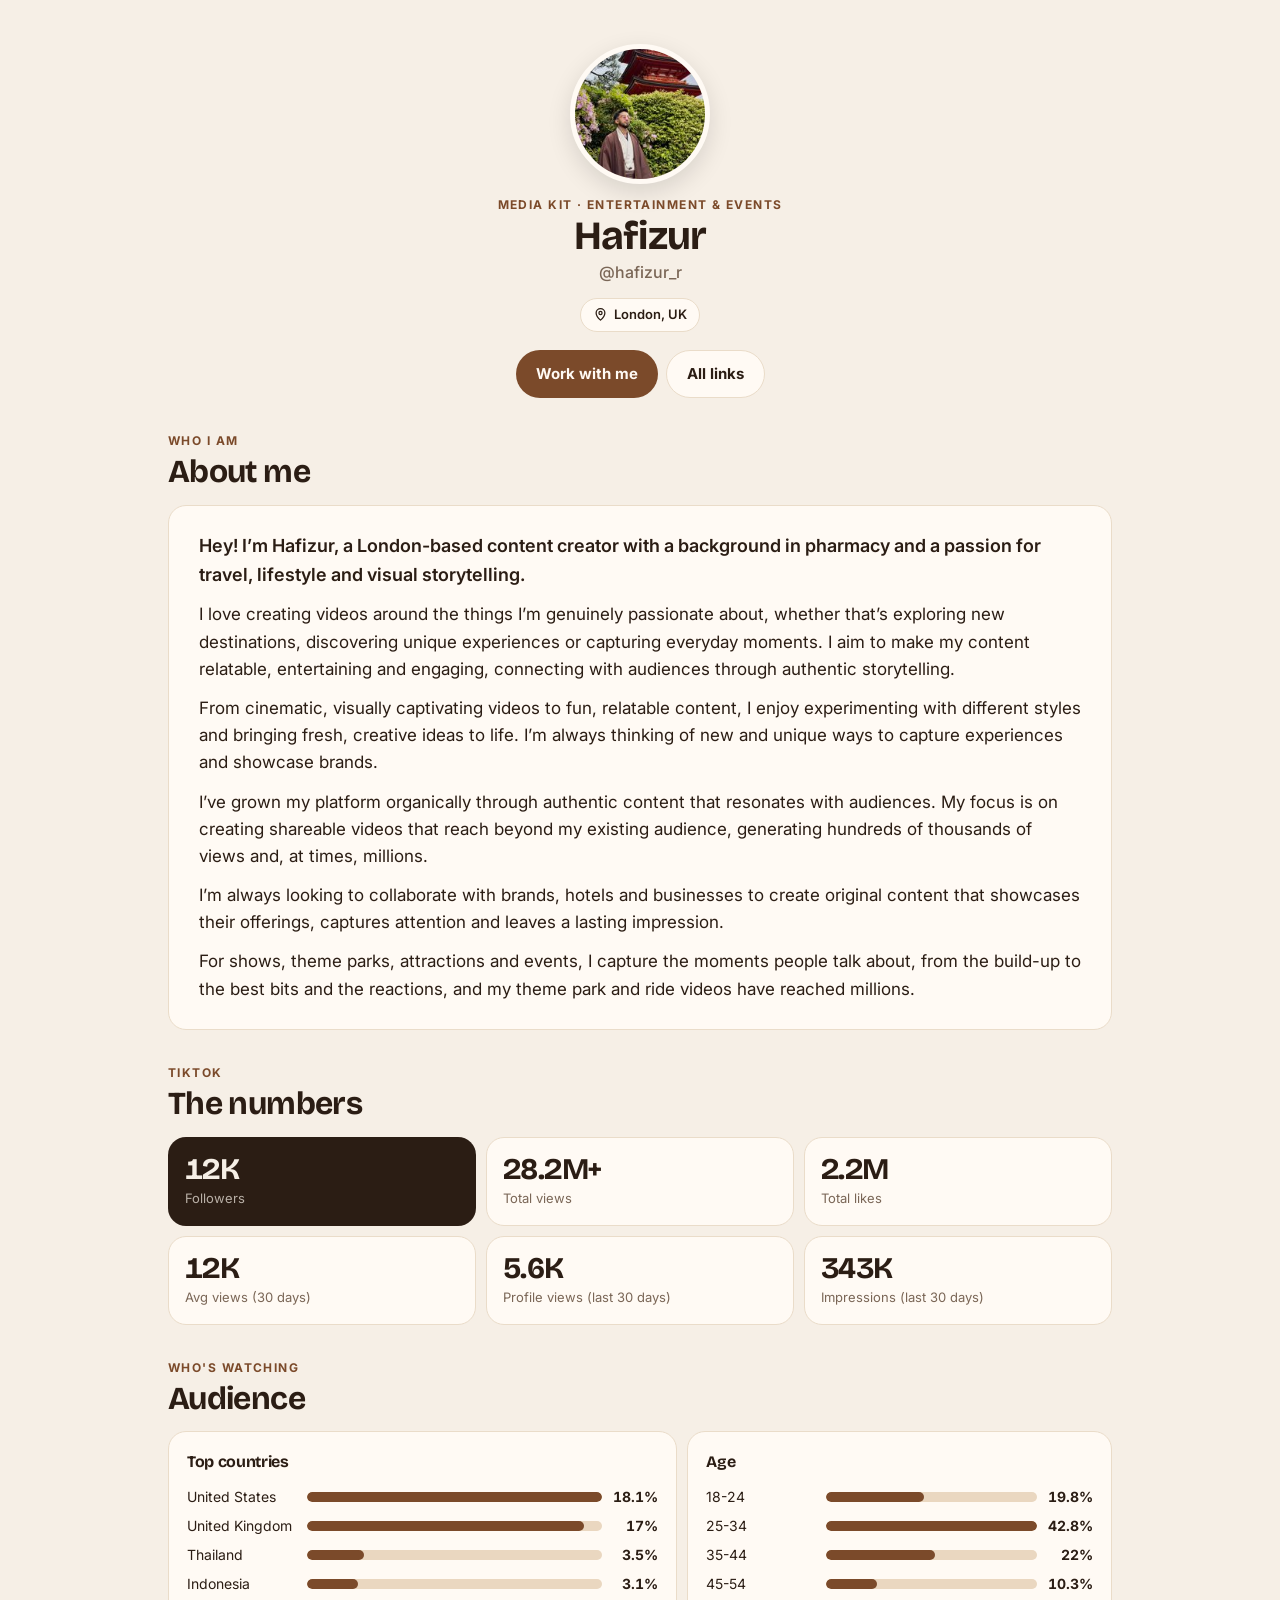
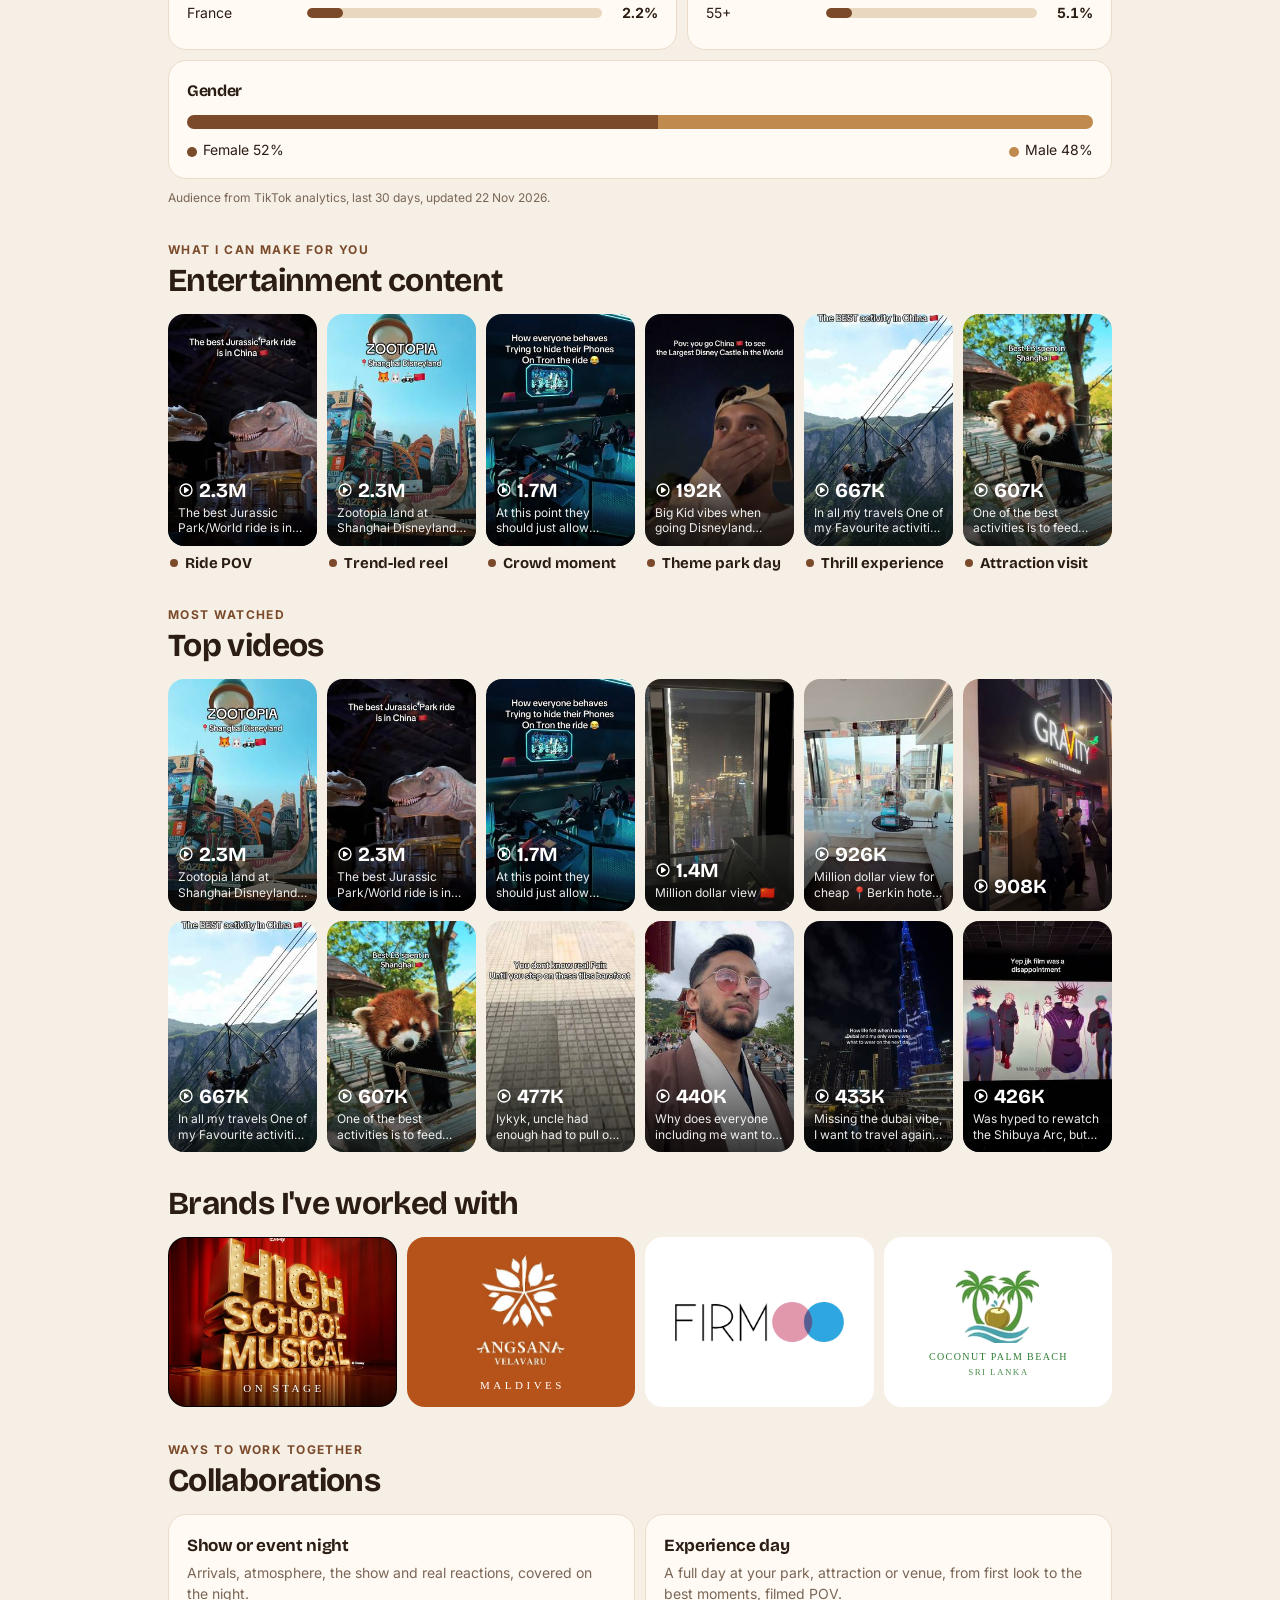
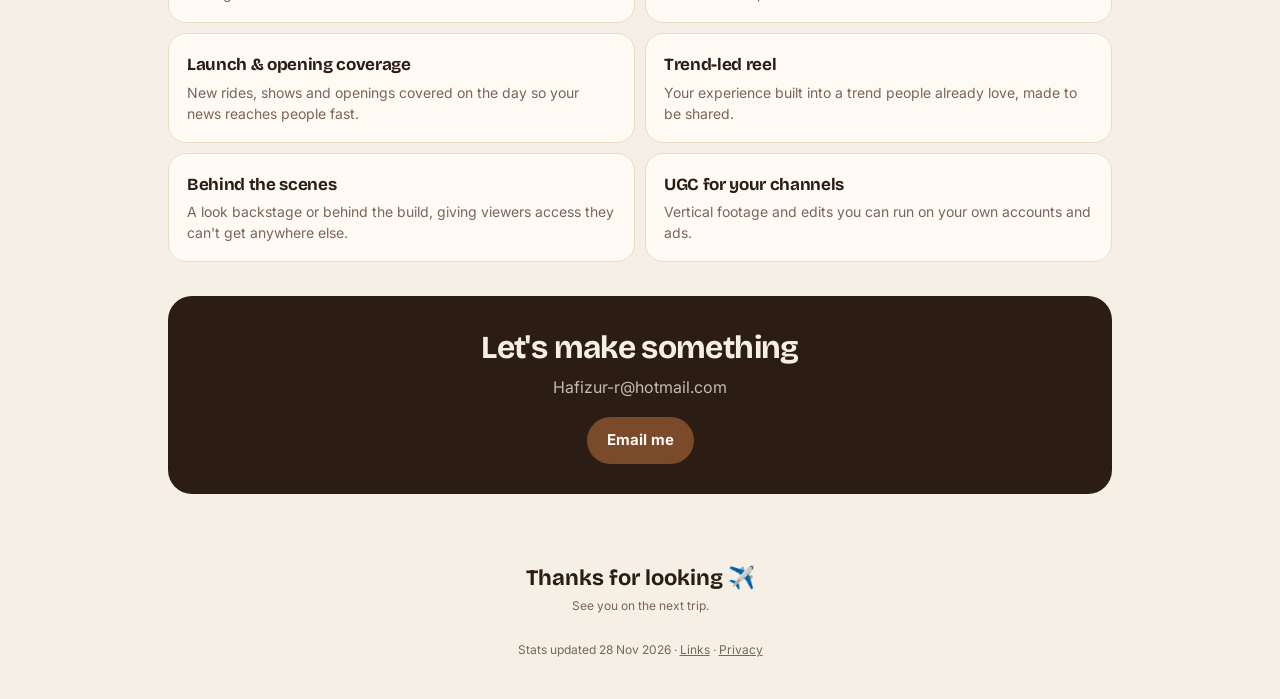
==== commit b8a9f850: "Media kit: remove the note under the numbers Co-Authored-By: Claude Opus 5.5 <noreply@anthropic.com>" ====
--- a/media-kit/events/index.html
+++ b/media-kit/events/index.html
@@ -7,7 +7,7 @@
 <link rel="preconnect" href="https://fonts.googleapis.com">
 <link rel="preconnect" href="https://fonts.gstatic.com" crossorigin>
 <link href="https://fonts.googleapis.com/css2?family=Bricolage+Grotesque:opsz,wght@12..96,600;12..96,700&family=Inter:wght@400;500;600;700&display=swap" rel="stylesheet">
-<link rel="stylesheet" href="style.css?v=34">
+<link rel="stylesheet" href="style.css?v=35">
 <link rel="icon" href="assets/avatar.svg">
 <title>Entertainment & events media kit · Hafizur (@hafizur_r)</title>
 <meta name="description" content="Media kit for travel and lifestyle creator @hafizur_r: live TikTok stats, audience and top videos.">
@@ -86,6 +86,6 @@
 
     <footer><span id="updated"></span> · <a href="index.html">Links</a> · <a href="privacy.html">Privacy</a></footer>
   </main>
-  <script src="app.js?v=34"></script>
+  <script src="app.js?v=35"></script>
 </body>
 </html>
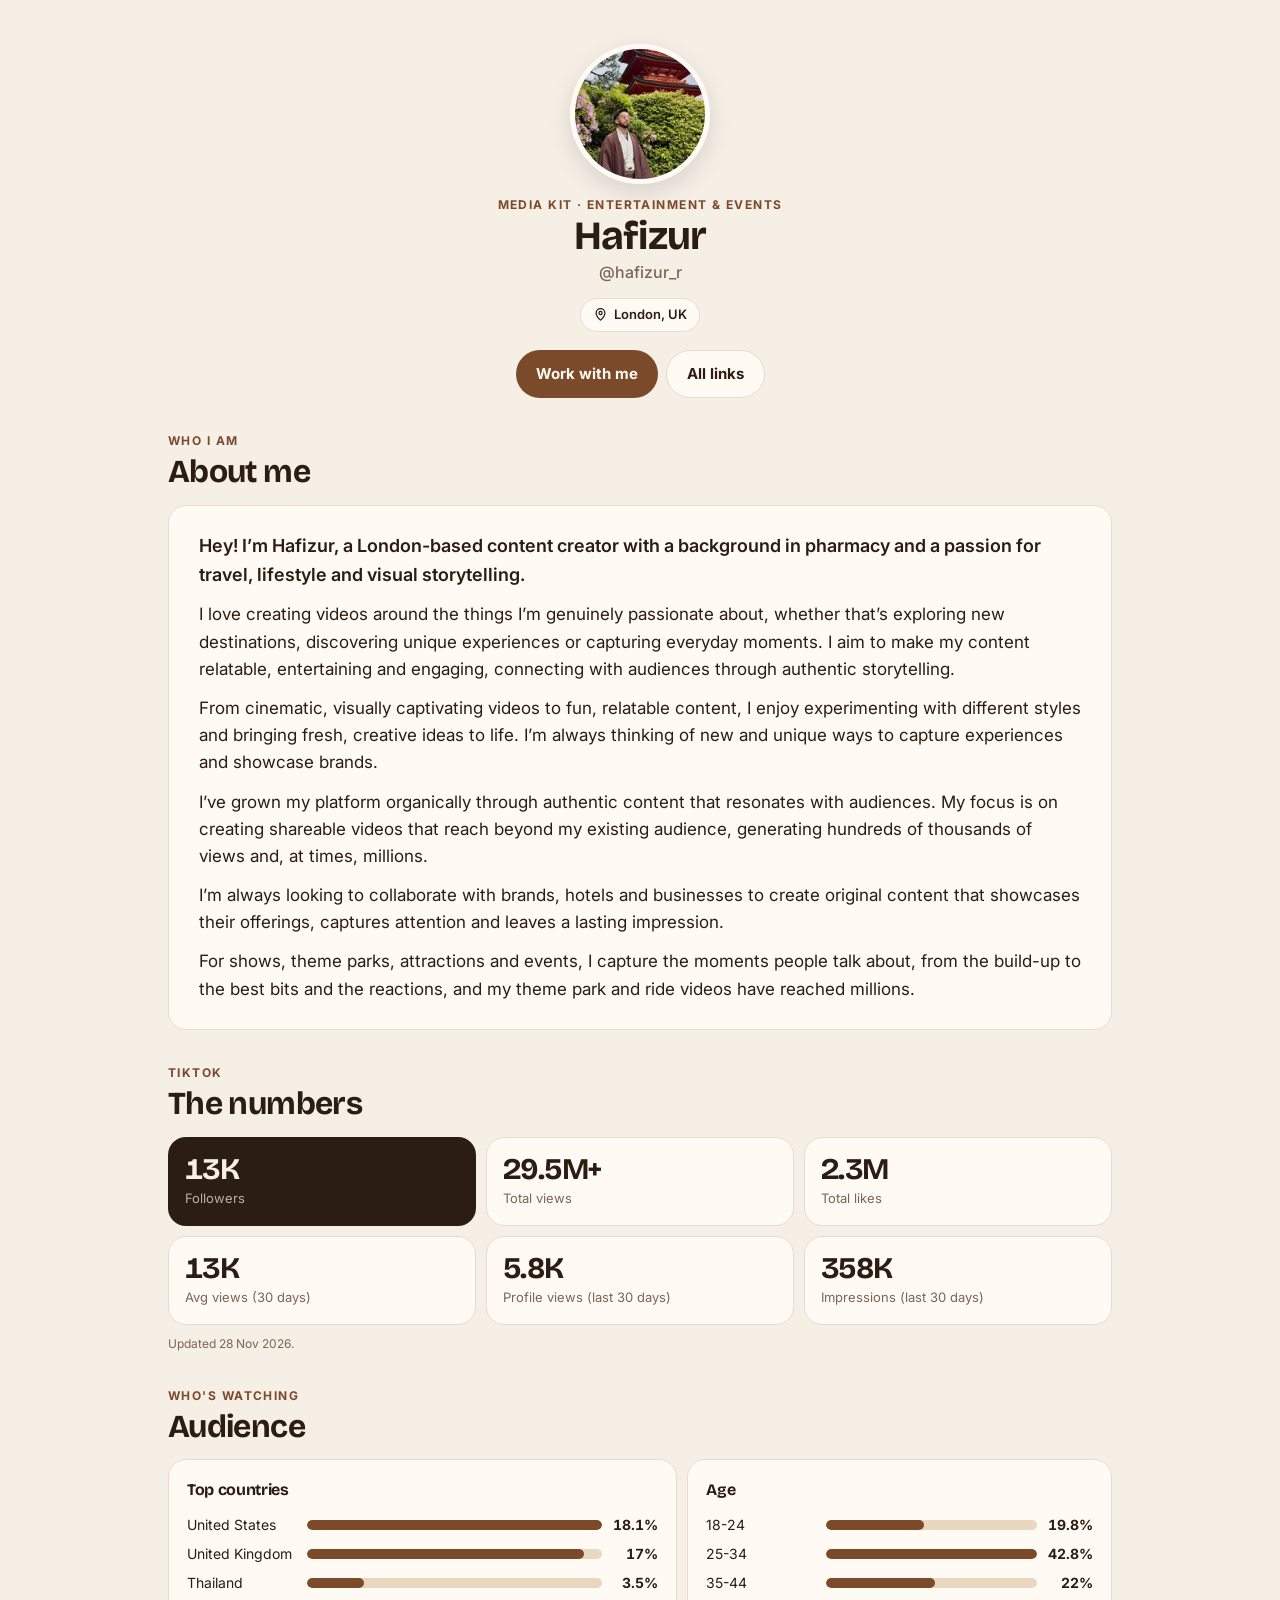
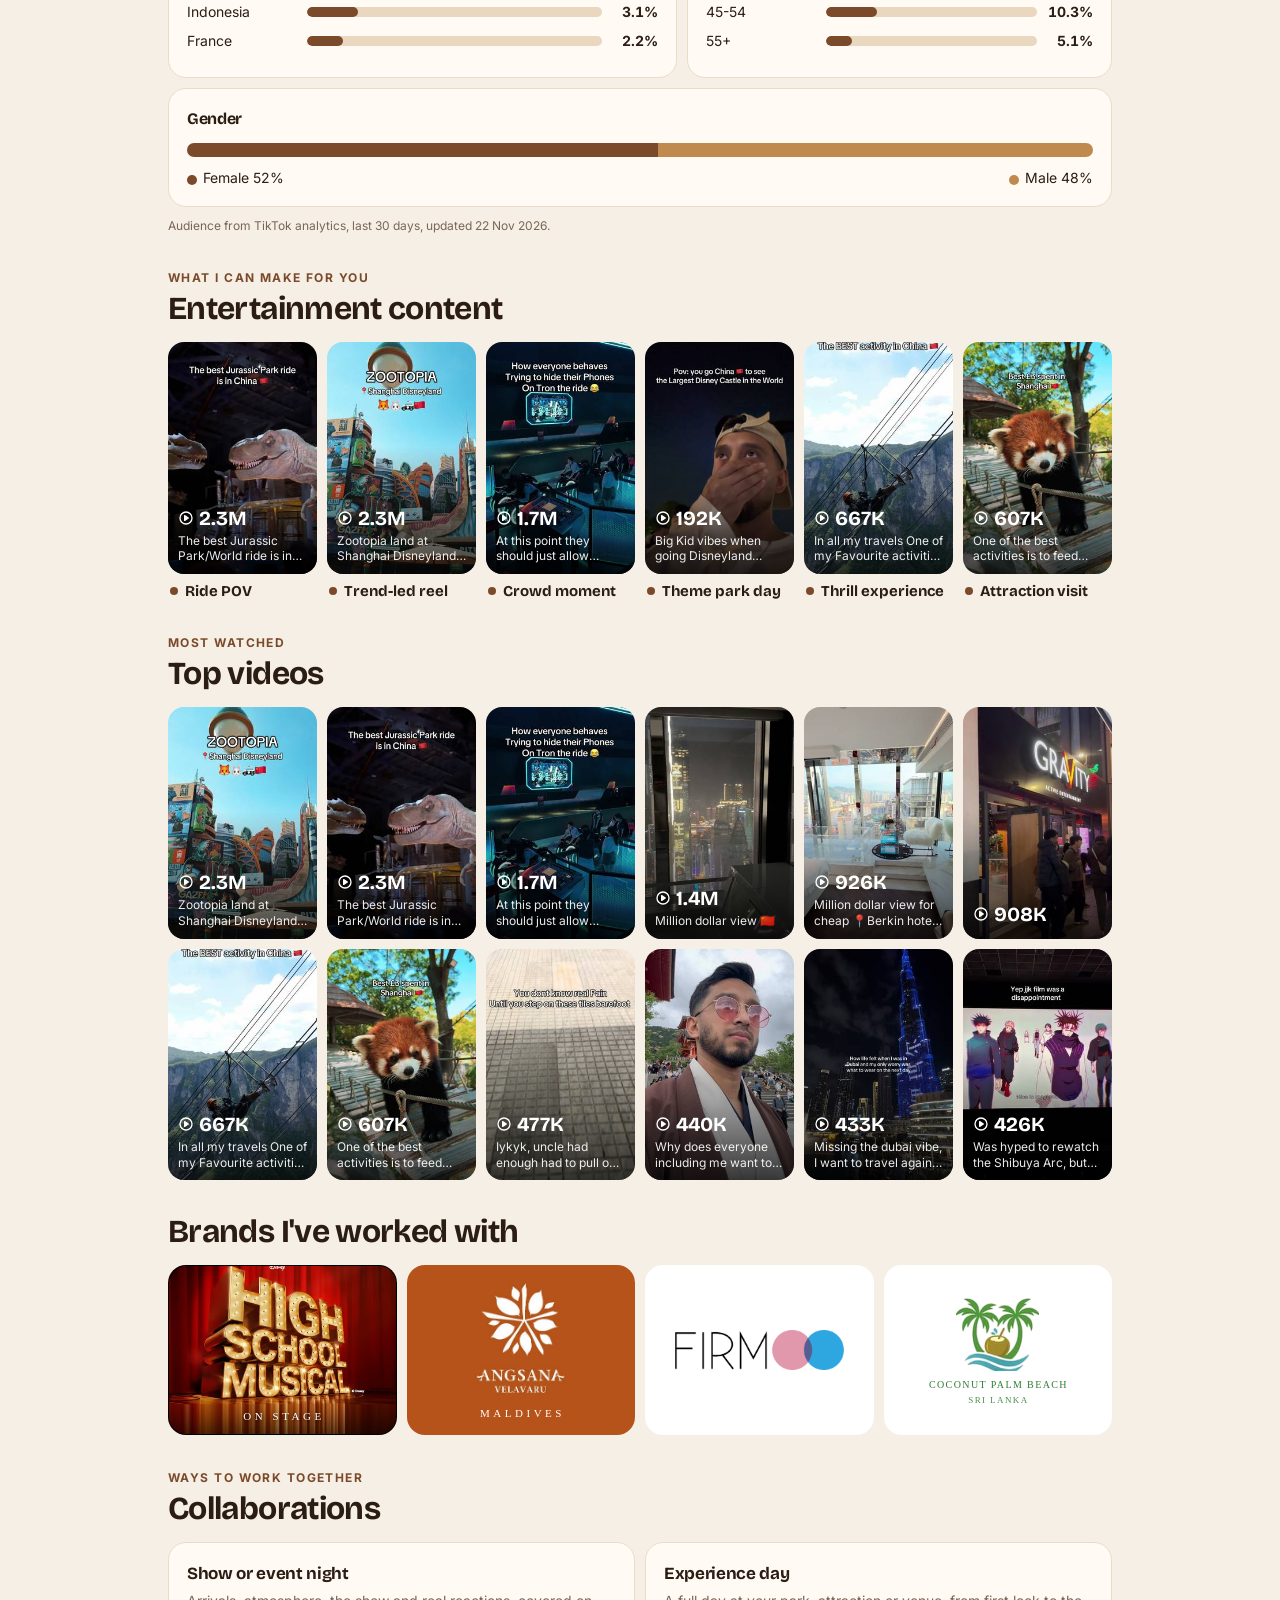
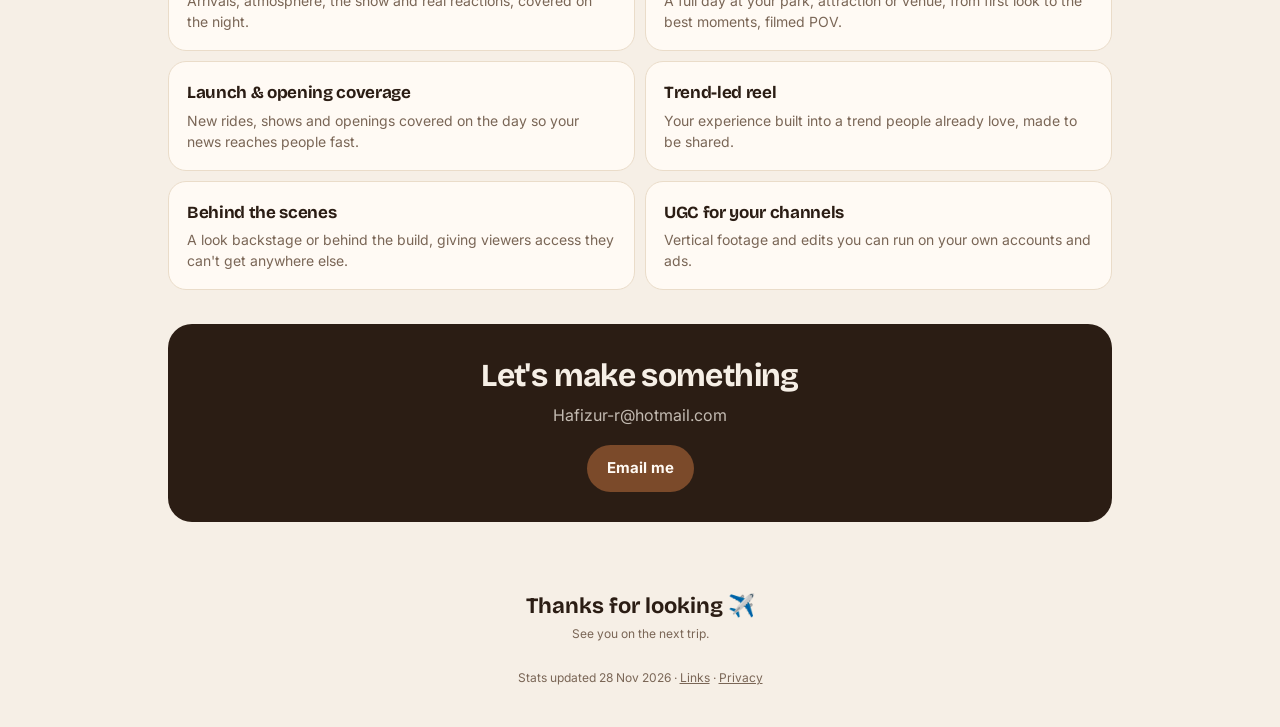
==== commit dc5999ad: "Media kit: keep the updated date under the numbers Co-Authored-By: Claude Opus 5.5 <noreply@anthropi" ====
--- a/media-kit/events/index.html
+++ b/media-kit/events/index.html
@@ -7,7 +7,7 @@
 <link rel="preconnect" href="https://fonts.googleapis.com">
 <link rel="preconnect" href="https://fonts.gstatic.com" crossorigin>
 <link href="https://fonts.googleapis.com/css2?family=Bricolage+Grotesque:opsz,wght@12..96,600;12..96,700&family=Inter:wght@400;500;600;700&display=swap" rel="stylesheet">
-<link rel="stylesheet" href="style.css?v=35">
+<link rel="stylesheet" href="style.css?v=36">
 <link rel="icon" href="assets/avatar.svg">
 <title>Entertainment & events media kit · Hafizur (@hafizur_r)</title>
 <meta name="description" content="Media kit for travel and lifestyle creator @hafizur_r: live TikTok stats, audience and top videos.">
@@ -86,6 +86,6 @@
 
     <footer><span id="updated"></span> · <a href="index.html">Links</a> · <a href="privacy.html">Privacy</a></footer>
   </main>
-  <script src="app.js?v=35"></script>
+  <script src="app.js?v=36"></script>
 </body>
 </html>
